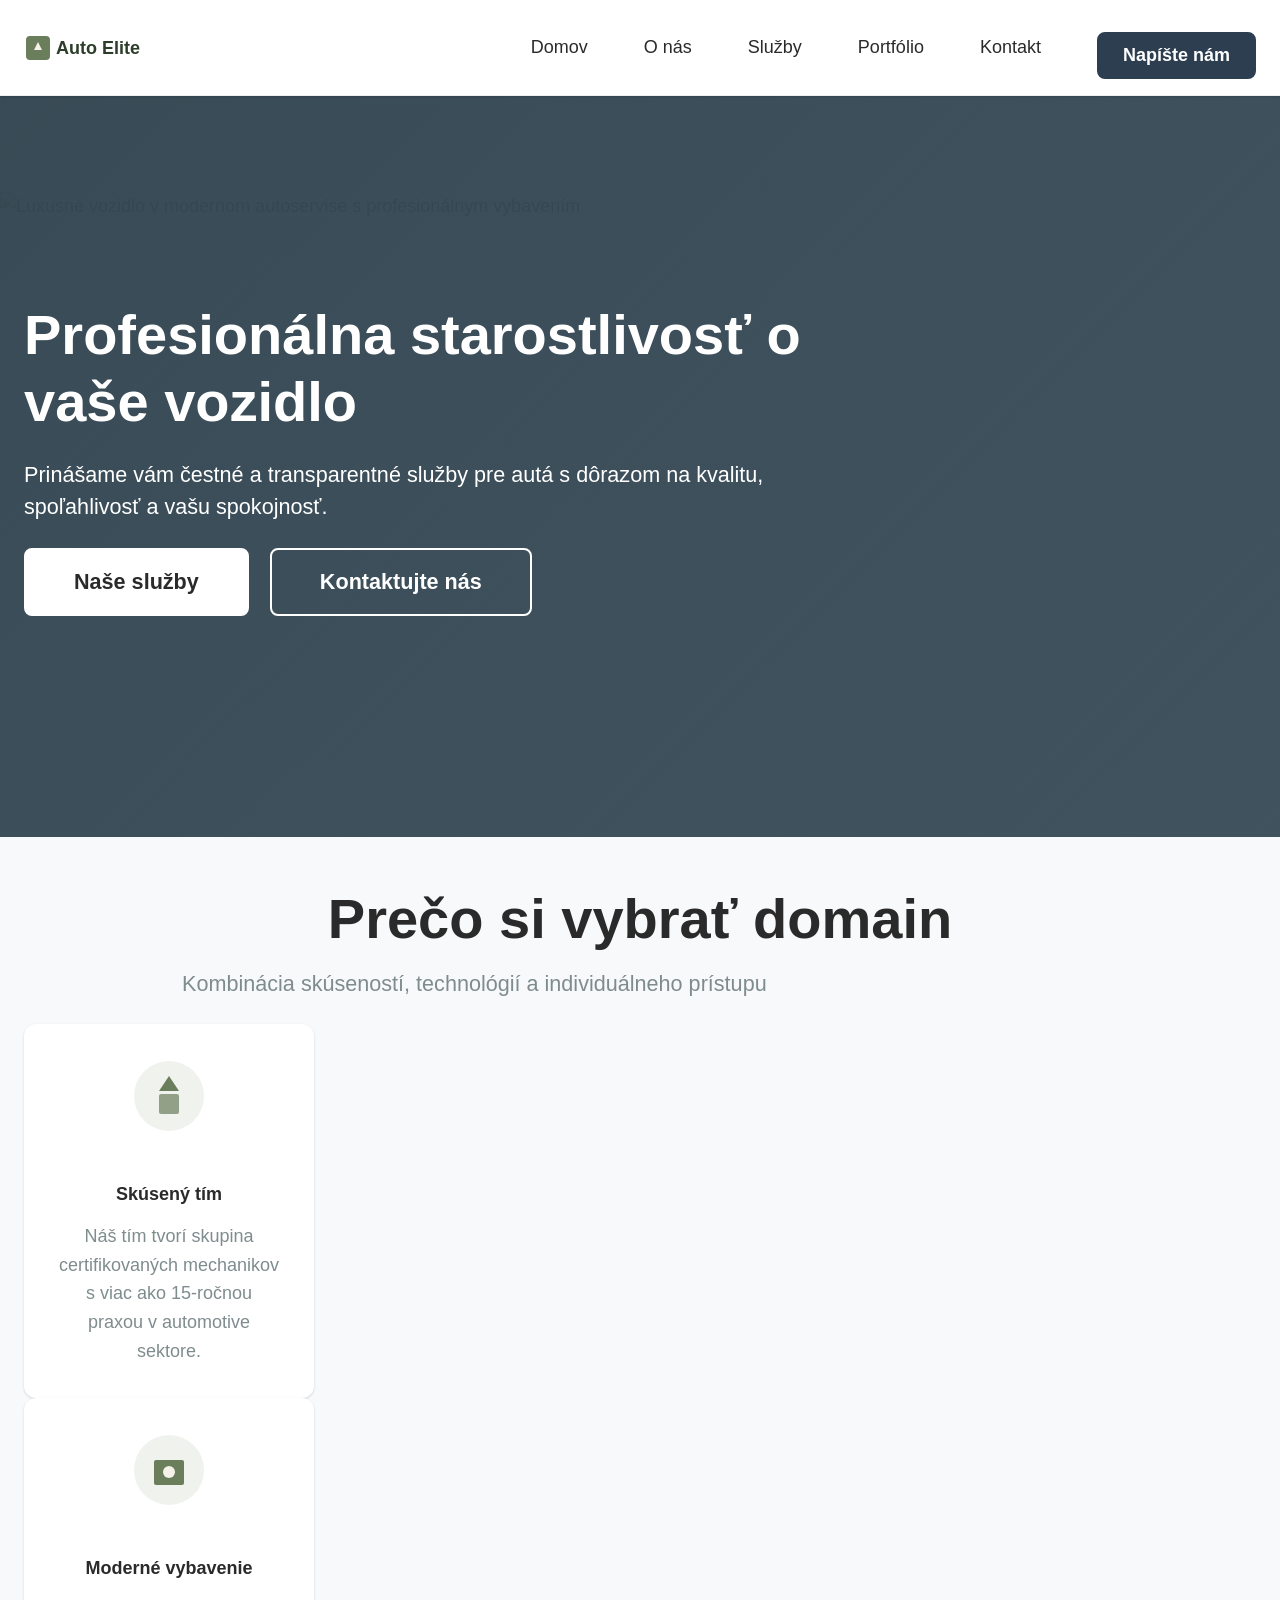
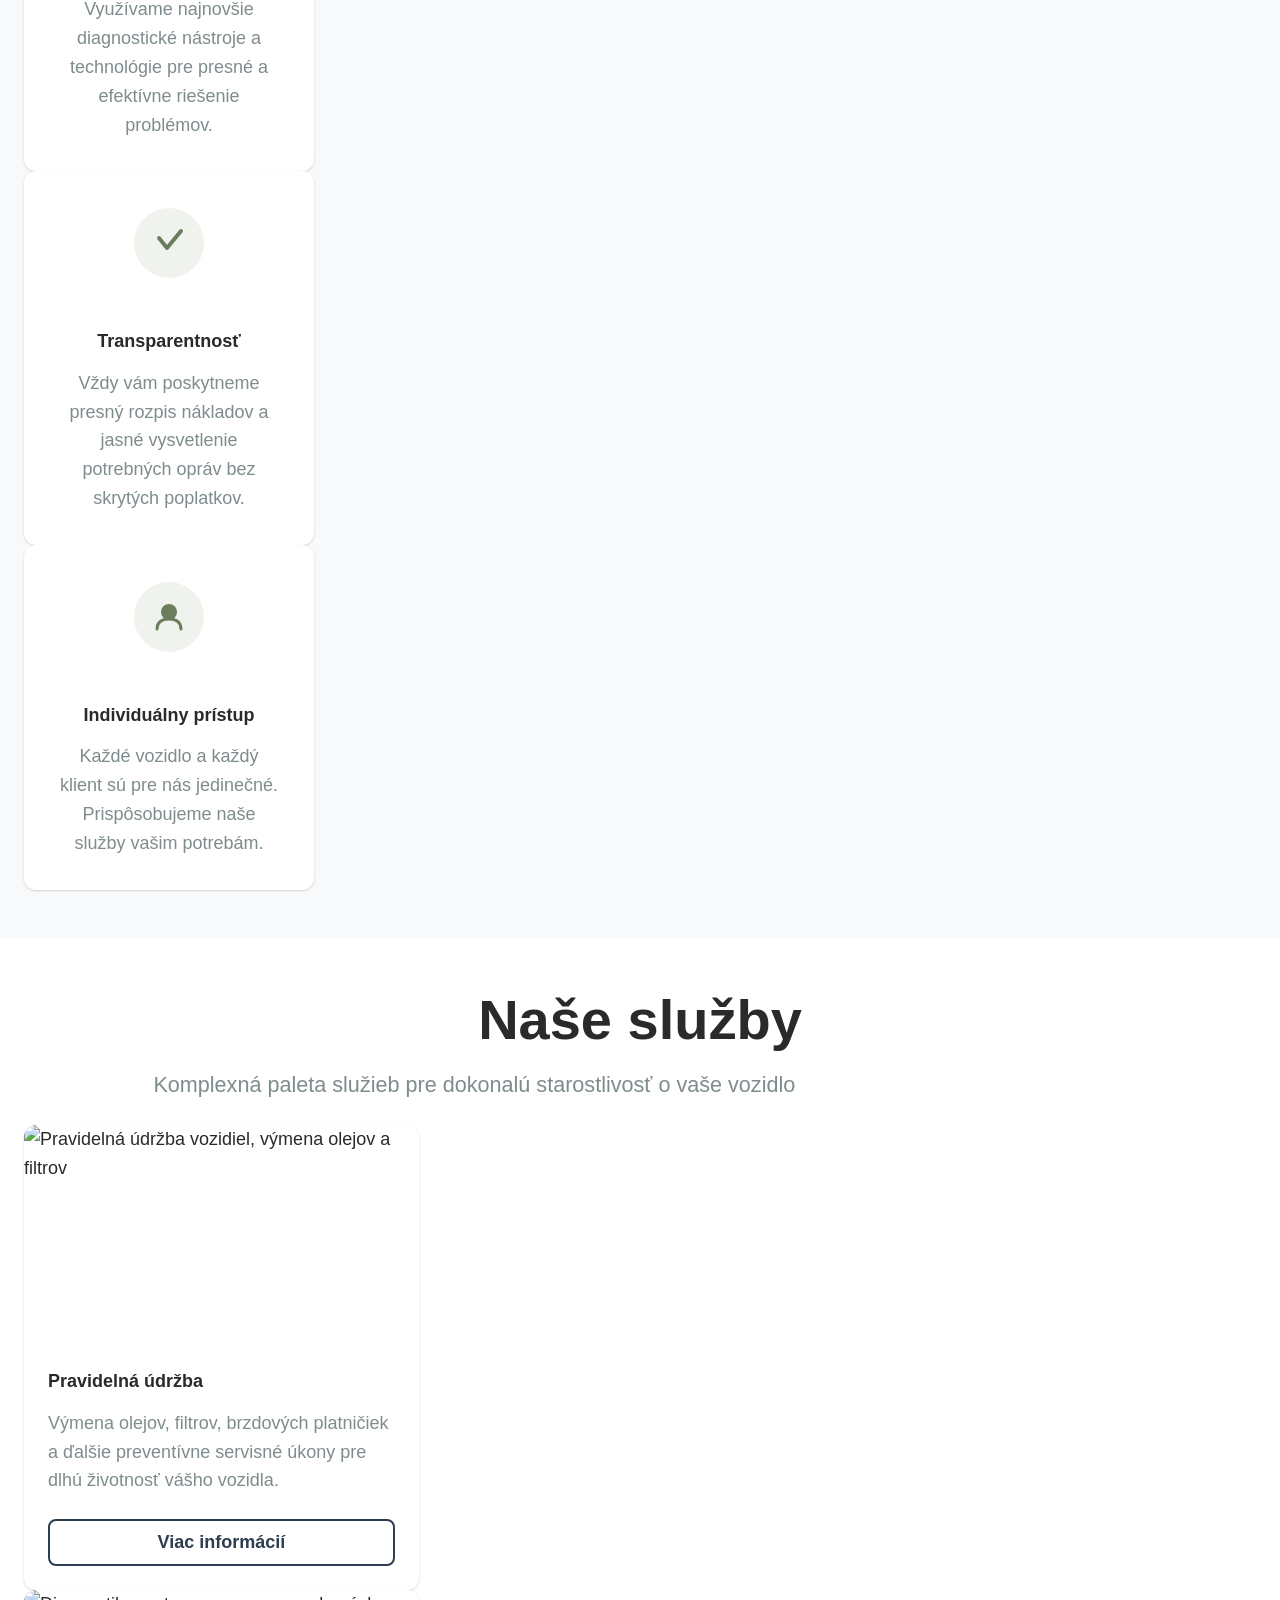
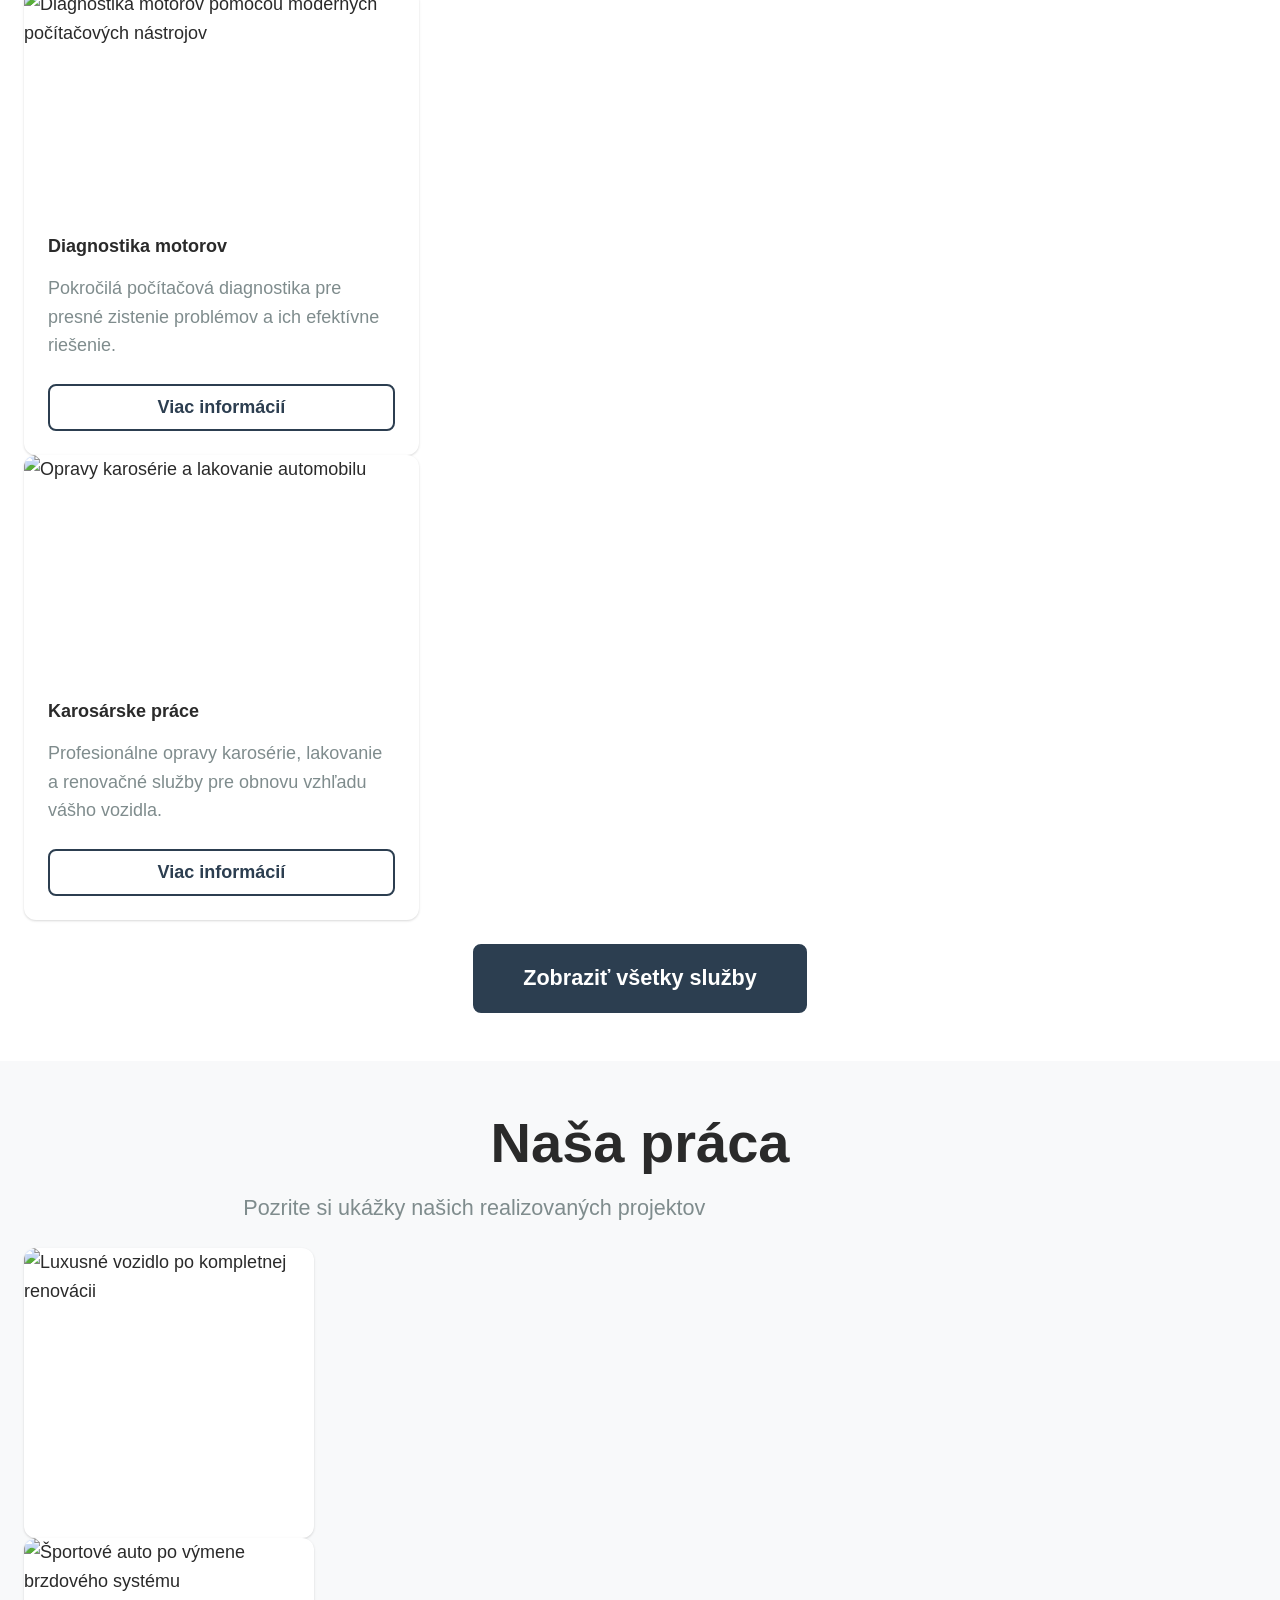
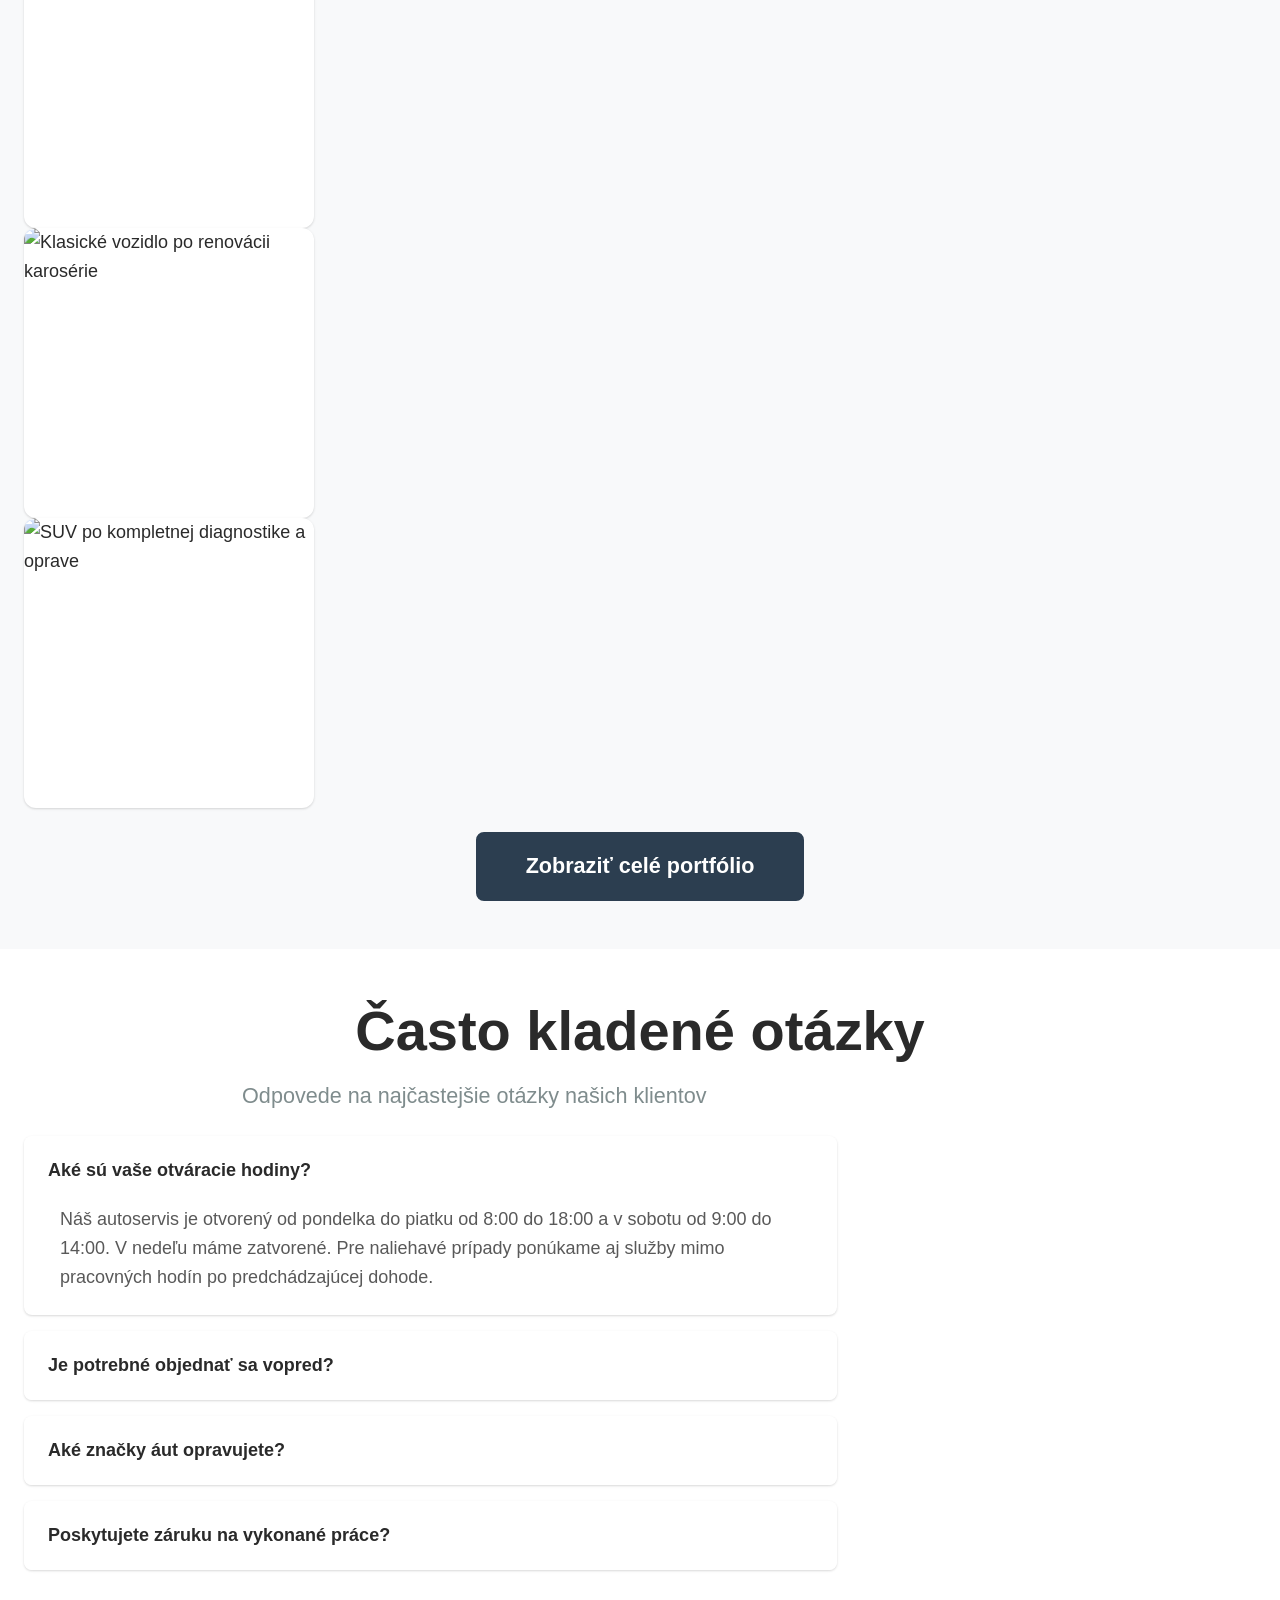
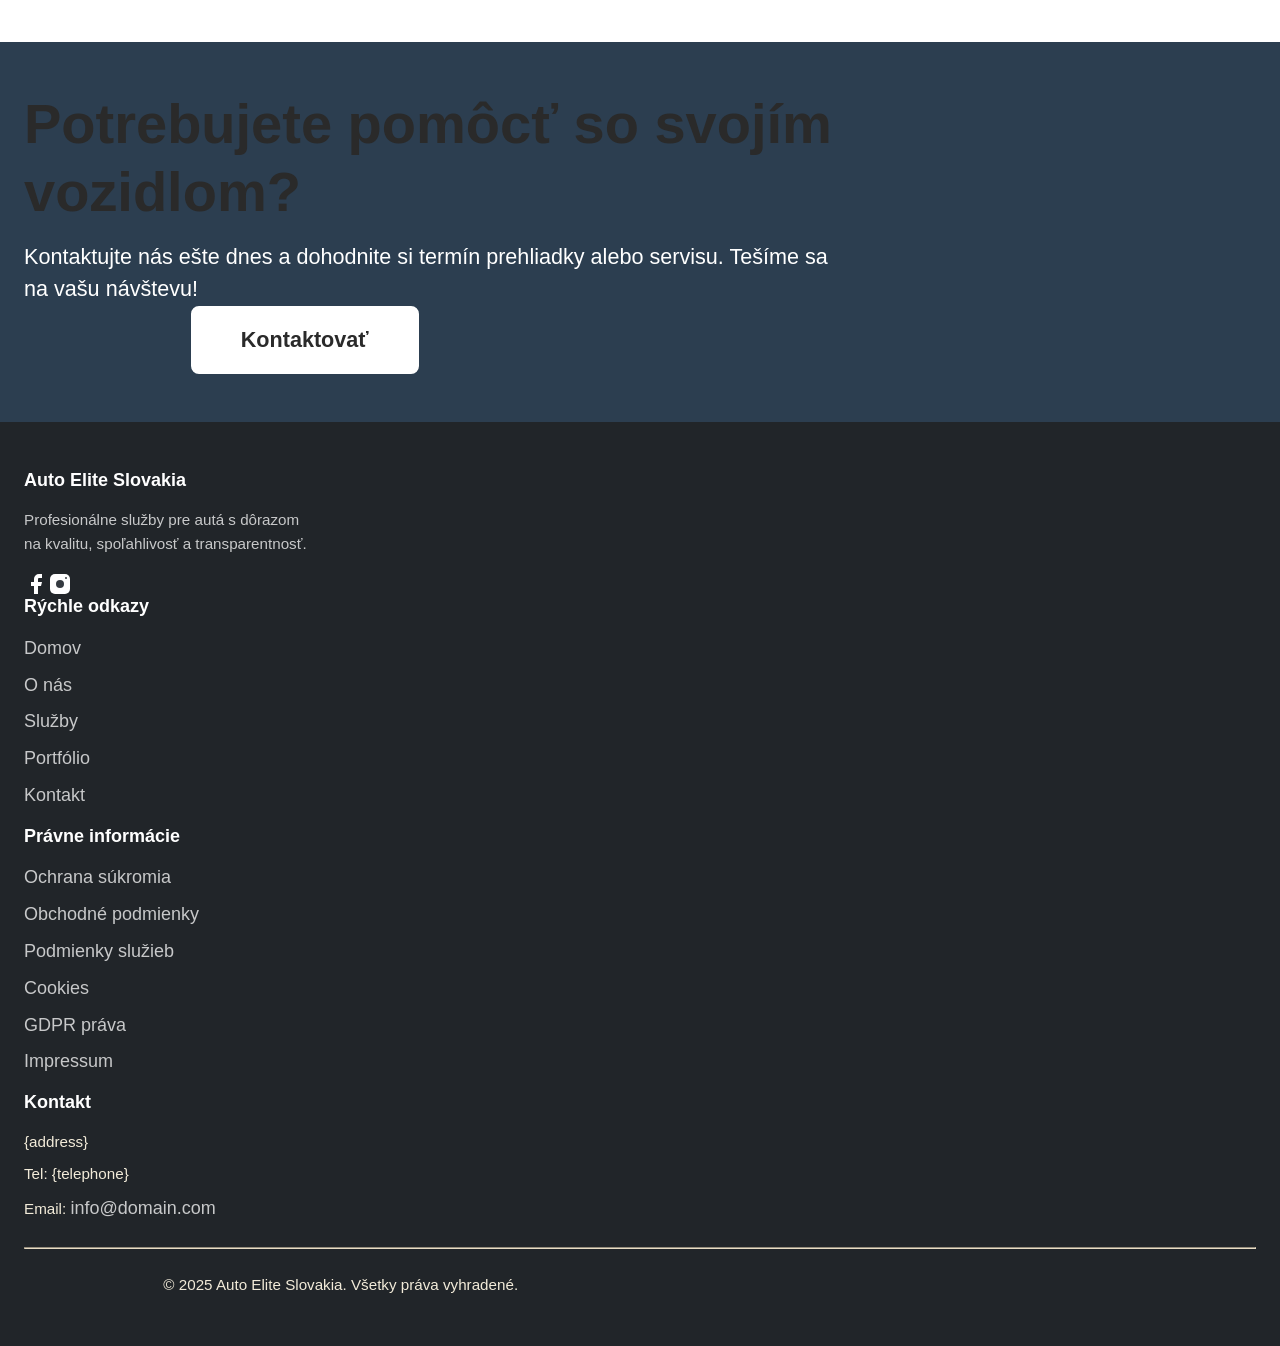
==== index.html @ b2cb9a44 "Initial commit: Batch msgbatch_01Snjty8EYxUBaAKV4utPCvQ results" ====
<!doctype html>
<html lang="sk">
 <head>
  <meta charset="UTF-8">
  <meta name="viewport" content="width=device-width, initial-scale=1.0">
  <meta name="description" content="Profesionálne služby pre autá na Slovensku. Špecializujeme sa na komplexnú starostlivosť o vozidlá s dôrazom na kvalitu a spolehlivosť.">
  <meta name="keywords" content="auto servis, servis vozidiel, autoopravovňa, údržba áut, Slovensko">
  <meta name="author" content="domain">
  <meta property="og:title" content="domain - Profesionálne služby pre autá">
  <meta property="og:description" content="Komplexná starostlivosť o vaše vozidlo. Dôverujte skúseným profesionálom.">
  <meta property="og:type" content="website">
  <meta property="og:url" content="https://domain.com/">
  <meta property="og:image" content="https://images.unsplash.com/photo-1486262715619-67b85e0b08d3?w=1200&amp;h=630&amp;fit=crop">
  <link rel="canonical" href="https://domain.com/">
  <title>domain - Profesionálne služby pre autá</title>
  <link rel="stylesheet" href="style.css">
  <link rel="icon" type="image/png" href="/favicon.png">
  <link rel="apple-touch-icon" href="/apple-touch-icon.png">
 </head>
 <body>
  <header class="l-header navbar navbar-expand-md sticky-top bg-white border-bottom">
   <div class="container-fluid">
    <a class="navbar-brand c-logo" href="/" aria-label="Auto Elite Slovakia"> 
     <svg width="150" height="40" viewBox="0 0 150 40" fill="none" xmlns="http://www.w3.org/2000/svg" aria-hidden="true">
      <rect x="2" y="8" width="24" height="24" rx="4" fill="#6B7E5C" /> <path d="M14 14L18 22L10 22L14 14Z" fill="#F5F1E8" /> <text x="32" y="26" font-family="sans-serif" font-size="18" font-weight="700" fill="#2C3E2A">Auto Elite</text>
     </svg> 
    </a>
    <button class="c-nav__toggle navbar-toggler" type="button" aria-controls="nav-menu" aria-expanded="false" aria-label="Otvoriť navigáciu"><span class="navbar-toggler-icon"></span></button>
    <div class="collapse navbar-collapse" id="nav-menu">
     <nav class="c-nav navbar-nav ms-auto" aria-label="Hlavná navigácia">
      <a class="c-nav__item nav-link" href="/" aria-current="page">Domov</a> <a class="c-nav__item nav-link" href="about.html">O nás</a> <a class="c-nav__item nav-link" href="services.html">Služby</a> <a class="c-nav__item nav-link" href="portfolio.html">Portfólio</a> <a class="c-nav__item nav-link" href="contact.html">Kontakt</a>
     </nav>
     <a href="contact.html" class="c-button btn btn-primary ms-md-3 mt-3 mt-md-0">Napíšte nám</a>
    </div>
   </div>
  </header>
  <main>
   <section class="l-section c-hero position-relative" style="scroll-margin-top: var(--header-h);">
    <div class="ratio ratio-21x9 d-none d-md-block">
     <img src="https://images.unsplash.com/photo-1619642751034-765dfdf7c58e?w=1920&amp;h=820&amp;fit=crop&amp;q=80" alt="Luxusné vozidlo v modernom autoservise s profesionálnym vybavením" class="img-fluid w-100 h-100" style="object-fit: cover;" loading="eager" width="1920" height="820">
    </div>
    <div class="ratio ratio-4x3 d-md-none">
     <img src="https://images.unsplash.com/photo-1619642751034-765dfdf7c58e?w=768&amp;h=576&amp;fit=crop&amp;q=80" alt="Luxusné vozidlo v modernom autoservise s profesionálnym vybavením" class="img-fluid w-100 h-100" style="object-fit: cover;" loading="eager" width="768" height="576">
    </div>
    <div class="position-absolute top-0 start-0 w-100 h-100 d-flex align-items-center" style="background: linear-gradient(135deg, rgba(107,126,92,0.85) 0%, rgba(44,62,42,0.75) 100%);">
     <div class="container">
      <div class="row">
       <div class="col-12 col-lg-8" data-aos="fade-up">
        <h1 class="display-3 fw-bold text-white mb-4">Profesionálna starostlivosť o vaše vozidlo</h1>
        <p class="lead text-white mb-4">Prinášame vám čestné a transparentné služby pre autá s dôrazom na kvalitu, spoľahlivosť a vašu spokojnosť.</p>
        <a href="services.html" class="c-button btn btn-light btn-lg me-3 mb-3">Naše služby</a> <a href="contact.html" class="c-button btn btn-outline-light btn-lg mb-3">Kontaktujte nás</a>
       </div>
      </div>
     </div>
    </div>
   </section>
   <section class="l-section py-4 py-md-5 bg-light" id="features" style="scroll-margin-top: var(--header-h);">
    <div class="container">
     <div class="row mb-4" data-aos="fade-up">
      <div class="col-12 text-center">
       <h2 class="display-5 fw-bold mb-3">Prečo si vybrať domain</h2>
       <p class="lead text-muted">Kombinácia skúseností, technológií a individuálneho prístupu</p>
      </div>
     </div>
     <div class="row g-4">
      <div class="col-12 col-md-6 col-lg-3" data-aos="fade-up" data-aos-delay="100">
       <div class="card h-100 border-0 shadow-sm">
        <div class="card-body d-flex flex-column text-center p-4">
         <div class="ratio ratio-1x1 mb-3 mx-auto" style="width: 80px;">
          <svg viewBox="0 0 80 80" fill="none" xmlns="http://www.w3.org/2000/svg" aria-hidden="true">
           <circle cx="40" cy="40" r="35" fill="#6B7E5C" opacity="0.1" /> <path d="M40 20L50 35H30L40 20Z" fill="#6B7E5C" /> <rect x="30" y="38" width="20" height="20" rx="2" fill="#6B7E5C" opacity="0.7" />
          </svg>
         </div>
         <h3 class="h5 fw-bold mb-3">Skúsený tím</h3>
         <p class="text-muted mb-0">Náš tím tvorí skupina certifikovaných mechanikov s viac ako 15-ročnou praxou v automotive sektore.</p>
        </div>
       </div>
      </div>
      <div class="col-12 col-md-6 col-lg-3" data-aos="fade-up" data-aos-delay="200">
       <div class="card h-100 border-0 shadow-sm">
        <div class="card-body d-flex flex-column text-center p-4">
         <div class="ratio ratio-1x1 mb-3 mx-auto" style="width: 80px;">
          <svg viewBox="0 0 80 80" fill="none" xmlns="http://www.w3.org/2000/svg" aria-hidden="true">
           <circle cx="40" cy="40" r="35" fill="#6B7E5C" opacity="0.1" /> <rect x="25" y="30" width="30" height="25" rx="2" fill="#6B7E5C" /> <circle cx="40" cy="42" r="6" fill="#F5F1E8" />
          </svg>
         </div>
         <h3 class="h5 fw-bold mb-3">Moderné vybavenie</h3>
         <p class="text-muted mb-0">Využívame najnovšie diagnostické nástroje a technológie pre presné a efektívne riešenie problémov.</p>
        </div>
       </div>
      </div>
      <div class="col-12 col-md-6 col-lg-3" data-aos="fade-up" data-aos-delay="300">
       <div class="card h-100 border-0 shadow-sm">
        <div class="card-body d-flex flex-column text-center p-4">
         <div class="ratio ratio-1x1 mb-3 mx-auto" style="width: 80px;">
          <svg viewBox="0 0 80 80" fill="none" xmlns="http://www.w3.org/2000/svg" aria-hidden="true">
           <circle cx="40" cy="40" r="35" fill="#6B7E5C" opacity="0.1" /> <path d="M30 35L38 45L52 28" stroke="#6B7E5C" stroke-width="4" stroke-linecap="round" stroke-linejoin="round" />
          </svg>
         </div>
         <h3 class="h5 fw-bold mb-3">Transparentnosť</h3>
         <p class="text-muted mb-0">Vždy vám poskytneme presný rozpis nákladov a jasné vysvetlenie potrebných opráv bez skrytých poplatkov.</p>
        </div>
       </div>
      </div>
      <div class="col-12 col-md-6 col-lg-3" data-aos="fade-up" data-aos-delay="400">
       <div class="card h-100 border-0 shadow-sm">
        <div class="card-body d-flex flex-column text-center p-4">
         <div class="ratio ratio-1x1 mb-3 mx-auto" style="width: 80px;">
          <svg viewBox="0 0 80 80" fill="none" xmlns="http://www.w3.org/2000/svg" aria-hidden="true">
           <circle cx="40" cy="40" r="35" fill="#6B7E5C" opacity="0.1" /> <circle cx="40" cy="35" r="8" fill="#6B7E5C" /> <path d="M28 52C28 46 32 42 40 42C48 42 52 46 52 52" stroke="#6B7E5C" stroke-width="3" stroke-linecap="round" />
          </svg>
         </div>
         <h3 class="h5 fw-bold mb-3">Individuálny prístup</h3>
         <p class="text-muted mb-0">Každé vozidlo a každý klient sú pre nás jedinečné. Prispôsobujeme naše služby vašim potrebám.</p>
        </div>
       </div>
      </div>
     </div>
    </div>
   </section>
   <section class="l-section py-4 py-md-5" id="services-preview" style="scroll-margin-top: var(--header-h);">
    <div class="container">
     <div class="row mb-4" data-aos="fade-up">
      <div class="col-12 text-center">
       <h2 class="display-5 fw-bold mb-3">Naše služby</h2>
       <p class="lead text-muted">Komplexná paleta služieb pre dokonalú starostlivosť o vaše vozidlo</p>
      </div>
     </div>
     <div class="row g-4">
      <div class="col-12 col-md-6 col-lg-4" data-aos="fade-up" data-aos-delay="100">
       <div class="card h-100 border-0 shadow-sm">
        <div class="ratio ratio-16x9">
         <img src="https://images.unsplash.com/photo-1625047509168-a7026f36de04?w=600&amp;h=400&amp;fit=crop&amp;q=80" alt="Pravidelná údržba vozidiel, výmena olejov a filtrov" class="img-fluid" style="object-fit: cover;" loading="lazy" width="600" height="400">
        </div>
        <div class="card-body d-flex flex-column">
         <h3 class="h5 fw-bold mb-3">Pravidelná údržba</h3>
         <p class="text-muted mb-4">Výmena olejov, filtrov, brzdových platničiek a ďalšie preventívne servisné úkony pre dlhú životnosť vášho vozidla.</p>
         <a href="services.html#maintenance" class="c-button btn btn-outline-primary mt-auto">Viac informácií</a>
        </div>
       </div>
      </div>
      <div class="col-12 col-md-6 col-lg-4" data-aos="fade-up" data-aos-delay="200">
       <div class="card h-100 border-0 shadow-sm">
        <div class="ratio ratio-16x9">
         <img src="https://images.unsplash.com/photo-1632823469784-e3b297a680e3?w=600&amp;h=400&amp;fit=crop&amp;q=80" alt="Diagnostika motorov pomocou moderných počítačových nástrojov" class="img-fluid" style="object-fit: cover;" loading="lazy" width="600" height="400">
        </div>
        <div class="card-body d-flex flex-column">
         <h3 class="h5 fw-bold mb-3">Diagnostika motorov</h3>
         <p class="text-muted mb-4">Pokročilá počítačová diagnostika pre presné zistenie problémov a ich efektívne riešenie.</p>
         <a href="services.html#diagnostics" class="c-button btn btn-outline-primary mt-auto">Viac informácií</a>
        </div>
       </div>
      </div>
      <div class="col-12 col-md-6 col-lg-4" data-aos="fade-up" data-aos-delay="300">
       <div class="card h-100 border-0 shadow-sm">
        <div class="ratio ratio-16x9">
         <img src="https://images.unsplash.com/photo-1615906655593-ad0386982a0f?w=600&amp;h=400&amp;fit=crop&amp;q=80" alt="Opravy karosérie a lakovanie automobilu" class="img-fluid" style="object-fit: cover;" loading="lazy" width="600" height="400">
        </div>
        <div class="card-body d-flex flex-column">
         <h3 class="h5 fw-bold mb-3">Karosárske práce</h3>
         <p class="text-muted mb-4">Profesionálne opravy karosérie, lakovanie a renovačné služby pre obnovu vzhľadu vášho vozidla.</p>
         <a href="services.html#bodywork" class="c-button btn btn-outline-primary mt-auto">Viac informácií</a>
        </div>
       </div>
      </div>
     </div>
     <div class="row mt-4" data-aos="fade-up">
      <div class="col-12 text-center">
       <a href="services.html" class="c-button btn btn-primary btn-lg">Zobraziť všetky služby</a>
      </div>
     </div>
    </div>
   </section>
   <section class="l-section py-4 py-md-5 bg-light" id="portfolio-preview" style="scroll-margin-top: var(--header-h);">
    <div class="container">
     <div class="row mb-4" data-aos="fade-up">
      <div class="col-12 text-center">
       <h2 class="display-5 fw-bold mb-3">Naša práca</h2>
       <p class="lead text-muted">Pozrite si ukážky našich realizovaných projektov</p>
      </div>
     </div>
     <div class="row g-4">
      <div class="col-12 col-md-6 col-lg-3" data-aos="zoom-in" data-aos-delay="100">
       <div class="card border-0 shadow-sm h-100">
        <div class="ratio ratio-1x1">
         <img src="https://images.unsplash.com/photo-1503376780353-7e6692767b70?w=400&amp;h=400&amp;fit=crop&amp;q=80" alt="Luxusné vozidlo po kompletnej renovácii" class="img-fluid" style="object-fit: cover; border-radius: 0.375rem 0.375rem 0 0;" loading="lazy" width="400" height="400">
        </div>
       </div>
      </div>
      <div class="col-12 col-md-6 col-lg-3" data-aos="zoom-in" data-aos-delay="200">
       <div class="card border-0 shadow-sm h-100">
        <div class="ratio ratio-1x1">
         <img src="https://images.unsplash.com/photo-1552519507-da3b142c6e3d?w=400&amp;h=400&amp;fit=crop&amp;q=80" alt="Športové auto po výmene brzdového systému" class="img-fluid" style="object-fit: cover; border-radius: 0.375rem 0.375rem 0 0;" loading="lazy" width="400" height="400">
        </div>
       </div>
      </div>
      <div class="col-12 col-md-6 col-lg-3" data-aos="zoom-in" data-aos-delay="300">
       <div class="card border-0 shadow-sm h-100">
        <div class="ratio ratio-1x1">
         <img src="https://images.unsplash.com/photo-1544829099-b9a0c07fad1a?w=400&amp;h=400&amp;fit=crop&amp;q=80" alt="Klasické vozidlo po renovácii karosérie" class="img-fluid" style="object-fit: cover; border-radius: 0.375rem 0.375rem 0 0;" loading="lazy" width="400" height="400">
        </div>
       </div>
      </div>
      <div class="col-12 col-md-6 col-lg-3" data-aos="zoom-in" data-aos-delay="400">
       <div class="card border-0 shadow-sm h-100">
        <div class="ratio ratio-1x1">
         <img src="https://images.unsplash.com/photo-1605559424843-9e4c228bf1c2?w=400&amp;h=400&amp;fit=crop&amp;q=80" alt="SUV po kompletnej diagnostike a oprave" class="img-fluid" style="object-fit: cover; border-radius: 0.375rem 0.375rem 0 0;" loading="lazy" width="400" height="400">
        </div>
       </div>
      </div>
     </div>
     <div class="row mt-4" data-aos="fade-up">
      <div class="col-12 text-center">
       <a href="portfolio.html" class="c-button btn btn-primary btn-lg">Zobraziť celé portfólio</a>
      </div>
     </div>
    </div>
   </section>
   <section class="l-section py-4 py-md-5" id="faq-preview" style="scroll-margin-top: var(--header-h);">
    <div class="container">
     <div class="row mb-4" data-aos="fade-up">
      <div class="col-12 text-center">
       <h2 class="display-5 fw-bold mb-3">Často kladené otázky</h2>
       <p class="lead text-muted">Odpovede na najčastejšie otázky našich klientov</p>
      </div>
     </div>
     <div class="row justify-content-center">
      <div class="col-12 col-lg-8" data-aos="fade-up">
       <div class="accordion" id="faqAccordion">
        <div class="accordion-item border-0 shadow-sm mb-3">
         <h3 class="accordion-header" id="faq1">
          <button class="accordion-button" type="button" data-bs-toggle="collapse" data-bs-target="#collapse1" aria-expanded="true" aria-controls="collapse1">Aké sú vaše otváracie hodiny?</button>
         </h3>
         <div id="collapse1" class="accordion-collapse collapse show" aria-labelledby="faq1" data-bs-parent="#faqAccordion">
          <div class="accordion-body">
           <p class="mb-0">Náš autoservis je otvorený od pondelka do piatku od 8:00 do 18:00 a v sobotu od 9:00 do 14:00. V nedeľu máme zatvorené. Pre naliehavé prípady ponúkame aj služby mimo pracovných hodín po predchádzajúcej dohode.</p>
          </div>
         </div>
        </div>
        <div class="accordion-item border-0 shadow-sm mb-3">
         <h3 class="accordion-header" id="faq2">
          <button class="accordion-button collapsed" type="button" data-bs-toggle="collapse" data-bs-target="#collapse2" aria-expanded="false" aria-controls="collapse2">Je potrebné objednať sa vopred?</button>
         </h3>
         <div id="collapse2" class="accordion-collapse collapse" aria-labelledby="faq2" data-bs-parent="#faqAccordion">
          <div class="accordion-body">
           <p class="mb-0">Áno, odporúčame vopred si dohodnúť termín, aby sme mohli zabezpečiť dostupnosť mechanikov a potrebného vybavenia. Objednať sa môžete telefonicky, e-mailom alebo cez náš kontaktný formulár na webovej stránke.</p>
          </div>
         </div>
        </div>
        <div class="accordion-item border-0 shadow-sm mb-3">
         <h3 class="accordion-header" id="faq3">
          <button class="accordion-button collapsed" type="button" data-bs-toggle="collapse" data-bs-target="#collapse3" aria-expanded="false" aria-controls="collapse3">Aké značky áut opravujete?</button>
         </h3>
         <div id="collapse3" class="accordion-collapse collapse" aria-labelledby="faq3" data-bs-parent="#faqAccordion">
          <div class="accordion-body">
           <p class="mb-0">Naši mechanici majú skúsenosti so všetkými európskymi, ázijskými aj americkými značkami vozidiel. Pracujeme s osobnými automobilmi, SUV aj menšími úžitkovými vozidlami. Disponujeme aj špeciálnymi diagnostickými nástrojmi pre prémiové značky.</p>
          </div>
         </div>
        </div>
        <div class="accordion-item border-0 shadow-sm mb-3">
         <h3 class="accordion-header" id="faq4">
          <button class="accordion-button collapsed" type="button" data-bs-toggle="collapse" data-bs-target="#collapse4" aria-expanded="false" aria-controls="collapse4">Poskytujete záruku na vykonané práce?</button>
         </h3>
         <div id="collapse4" class="accordion-collapse collapse" aria-labelledby="faq4" data-bs-parent="#faqAccordion">
          <div class="accordion-body">
           <p class="mb-0">Áno, na všetky naše služby poskytujeme záruku 12 mesiacov alebo 20 000 km, podľa toho, čo nastane skôr. Na použité originálne náhradné diely sa vzťahuje záruka výrobcu.</p>
          </div>
         </div>
        </div>
       </div>
      </div>
     </div>
    </div>
   </section>
   <section class="l-section py-4 py-md-5 bg-primary text-white" id="cta" style="scroll-margin-top: var(--header-h);">
    <div class="container">
     <div class="row align-items-center" data-aos="fade-up">
      <div class="col-12 col-lg-8 text-center text-lg-start mb-4 mb-lg-0">
       <h2 class="display-5 fw-bold mb-3">Potrebujete pomôcť so svojím vozidlom?</h2>
       <p class="lead mb-0">Kontaktujte nás ešte dnes a dohodnite si termín prehliadky alebo servisu. Tešíme sa na vašu návštevu!</p>
      </div>
      <div class="col-12 col-lg-4 text-center text-lg-end">
       <a href="contact.html" class="c-button btn btn-light btn-lg">Kontaktovať</a>
      </div>
     </div>
    </div>
   </section>
  </main>
  <footer class="l-footer bg-dark text-white py-4 py-md-5">
   <div class="container">
    <div class="row g-4">
     <div class="col-12 col-md-6 col-lg-3">
      <h3 class="h5 fw-bold mb-3">Auto Elite Slovakia</h3>
      <p class="text-white-50 mb-3">Profesionálne služby pre autá s dôrazom na kvalitu, spoľahlivosť a transparentnosť.</p>
      <div class="d-flex gap-3">
       <a href="#" class="text-white" aria-label="Facebook"> 
        <svg width="24" height="24" viewBox="0 0 24 24" fill="currentColor" aria-hidden="true">
         <path d="M18 2h-3a5 5 0 00-5 5v3H7v4h3v8h4v-8h3l1-4h-4V7a1 1 0 011-1h3z" />
        </svg> 
       </a> <a href="#" class="text-white" aria-label="Instagram"> 
        <svg width="24" height="24" viewBox="0 0 24 24" fill="currentColor" aria-hidden="true">
         <rect x="2" y="2" width="20" height="20" rx="5" ry="5" /> <circle cx="12" cy="12" r="4" fill="#343A40" /> <circle cx="18" cy="6" r="1" fill="#343A40" />
        </svg> 
       </a>
      </div>
     </div>
     <div class="col-12 col-md-6 col-lg-3">
      <h3 class="h5 fw-bold mb-3">Rýchle odkazy</h3>
      <ul class="list-unstyled">
       <li class="mb-2"><a href="/" class="text-white-50 text-decoration-none">Domov</a></li>
       <li class="mb-2"><a href="about.html" class="text-white-50 text-decoration-none">O nás</a></li>
       <li class="mb-2"><a href="services.html" class="text-white-50 text-decoration-none">Služby</a></li>
       <li class="mb-2"><a href="portfolio.html" class="text-white-50 text-decoration-none">Portfólio</a></li>
       <li class="mb-2"><a href="contact.html" class="text-white-50 text-decoration-none">Kontakt</a></li>
      </ul>
     </div>
     <div class="col-12 col-md-6 col-lg-3">
      <h3 class="h5 fw-bold mb-3">Právne informácie</h3>
      <ul class="list-unstyled">
       <li class="mb-2"><a href="privacy.html" class="text-white-50 text-decoration-none">Ochrana súkromia</a></li>
       <li class="mb-2"><a href="terms_and_conditions.html" class="text-white-50 text-decoration-none">Obchodné podmienky</a></li>
       <li class="mb-2"><a href="terms_of_services.html" class="text-white-50 text-decoration-none">Podmienky služieb</a></li>
       <li class="mb-2"><a href="cookie_policy.html" class="text-white-50 text-decoration-none">Cookies</a></li>
       <li class="mb-2"><a href="gdpr-rights.html" class="text-white-50 text-decoration-none">GDPR práva</a></li>
       <li class="mb-2"><a href="impressum.html" class="text-white-50 text-decoration-none">Impressum</a></li>
      </ul>
     </div>
     <div class="col-12 col-md-6 col-lg-3">
      <h3 class="h5 fw-bold mb-3">Kontakt</h3>
      <address class="text-white-50">
       <p class="mb-2">{address}</p>
       <p class="mb-2">Tel: {telephone}</p>
       <p class="mb-0">Email: <a href="mailto:info@domain.com" class="text-white-50">info@domain.com</a></p>
      </address>
     </div>
    </div>
    <hr class="my-4 border-secondary">
    <div class="row">
     <div class="col-12 text-center text-white-50">
      <p class="mb-0">© 2025 Auto Elite Slovakia. Všetky práva vyhradené.</p>
     </div>
    </div>
   </div>
  </footer>
  <script src="script.js" defer></script>
 </body>
</html>
---- style.css ----
:root {
  --color-primary: #2C3E50;
  --color-primary-dark: #1A252F;
  --color-primary-light: #34495E;
  --color-secondary: #E8DCC4;
  --color-secondary-dark: #D4C2A1;
  --color-secondary-light: #F2EBD9;
  --color-accent: #3498DB;
  --color-accent-dark: #2980B9;
  --color-text: #2A2A2A;
  --color-text-light: #595959;
  --color-text-muted: #7F8C8D;
  --color-bg: #FFFFFF;
  --color-white: #FFFFFF;
  --color-border: #BDC3C7;
  --color-border-light: #ECF0F1;
  --color-error: #E74C3C;
  --color-success: #27AE60;
  --color-focus: #3498DB;
  --color-light: #F8F9FA;
  --color-dark: #212529;
  --font-base: 'Inter', -apple-system, BlinkMacSystemFont, 'Segoe UI', Roboto, 'Helvetica Neue', Arial, sans-serif;
  --font-serif: 'Merriweather', Georgia, serif;
  --font-weight-normal: 400;
  --font-weight-medium: 500;
  --font-weight-semibold: 600;
  --font-weight-bold: 700;
  --font-size-base: clamp(1rem, 0.95rem + 0.25vw, 1.125rem);
  --font-size-sm: clamp(0.875rem, 0.85rem + 0.125vw, 1rem);
  --font-size-xs: 0.8125rem;
  --font-size-lg: clamp(1.125rem, 1.05rem + 0.375vw, 1.375rem);
  --font-size-xl: clamp(1.25rem, 1.1rem + 0.75vw, 1.75rem);
  --font-size-2xl: clamp(1.5rem, 1.25rem + 1.25vw, 2.25rem);
  --font-size-3xl: clamp(2rem, 1.5rem + 2.5vw, 3.5rem);
  --space-xs: 0.25rem;
  --space-sm: 0.5rem;
  --space-md: 1rem;
  --space-lg: 1.5rem;
  --space-xl: 2rem;
  --space-2xl: 3rem;
  --space-3xl: 4rem;
  --space-4xl: 6rem;
  --logo-w: 150px;
  --logo-h: 40px;
  --header-h: 80px;
  --container-max: 1280px;
  --container-pad: 1.5rem;
  --z-nav: 1000;
  --z-overlay: 999;
  --z-dropdown: 998;
  --transition-fast: 150ms;
  --transition-base: 250ms;
  --transition-slow: 350ms;
  --shadow-sm: 0 1px 3px 0 rgba(0, 0, 0, 0.1), 0 1px 2px 0 rgba(0, 0, 0, 0.06);
  --shadow-md: 0 4px 6px -1px rgba(0, 0, 0, 0.1), 0 2px 4px -1px rgba(0, 0, 0, 0.06);
  --shadow-lg: 0 10px 15px -3px rgba(0, 0, 0, 0.1), 0 4px 6px -2px rgba(0, 0, 0, 0.05);
  --shadow-xl: 0 20px 25px -5px rgba(0, 0, 0, 0.1), 0 10px 10px -5px rgba(0, 0, 0, 0.04);
  --border-radius-sm: 0.25rem;
  --border-radius-md: 0.5rem;
  --border-radius-lg: 0.75rem;
  --border-radius-full: 9999px;
  --nav-h: var(--header-h);
}

*,
*::before,
*::after {
  box-sizing: border-box;
  margin: 0;
  padding: 0;
}

html {
  scroll-behavior: smooth;
  max-width: 100%;
  overflow-x: hidden;
}

@media (prefers-reduced-motion: reduce) {
  html {
    scroll-behavior: auto;
  }
  *,
  *::before,
  *::after {
    animation-duration: 0.01ms !important;
    animation-iteration-count: 1 !important;
    transition-duration: 0.01ms !important;
  }
}

body {
  font-family: var(--font-base);
  font-size: var(--font-size-base);
  font-weight: var(--font-weight-normal);
  line-height: 1.6;
  color: var(--color-text);
  background-color: var(--color-bg);
  max-width: 100%;
  overflow-x: hidden;
  -webkit-font-smoothing: antialiased;
  -moz-osx-font-smoothing: grayscale;
}

body.u-no-scroll {
  overflow: hidden;
}

img,
svg,
video {
  max-width: 100%;
  height: auto;
  display: block;
}

pre,
code,
table {
  max-width: 100%;
  overflow: auto;
}

.row {
  --bs-gutter-x: var(--space-lg);
  margin-left: calc(var(--bs-gutter-x) * -0.5);
  margin-right: calc(var(--bs-gutter-x) * -0.5);
}

.ratio {
  overflow: hidden;
  position: relative;
  width: 100%;
}

.ratio::before {
  display: block;
  padding-top: var(--bs-aspect-ratio);
  content: "";
}

.ratio > * {
  position: absolute;
  top: 0;
  left: 0;
  width: 100%;
  height: 100%;
  object-fit: cover;
}

.ratio-1x1 {
  --bs-aspect-ratio: 100%;
}

.ratio-4x3 {
  --bs-aspect-ratio: 75%;
}

.ratio-16x9 {
  --bs-aspect-ratio: 56.25%;
}

.ratio-21x9 {
  --bs-aspect-ratio: 42.857143%;
}

[class*="col"] {
  min-width: 0;
  padding-left: calc(var(--bs-gutter-x) * 0.5);
  padding-right: calc(var(--bs-gutter-x) * 0.5);
}

h1,
h2,
h3,
h4,
h5,
h6 {
  font-family: var(--font-base);
  font-weight: var(--font-weight-bold);
  line-height: 1.2;
  margin-top: var(--space-xl);
  margin-bottom: var(--space-md);
  color: var(--color-text);
}

h1:first-child,
h2:first-child,
h3:first-child,
h4:first-child,
h5:first-child,
h6:first-child {
  margin-top: 0;
}

h1,
.display-3,
.display-4,
.display-5 {
  font-size: var(--font-size-3xl);
  font-weight: var(--font-weight-bold);
}

h2,
.h2 {
  font-size: var(--font-size-2xl);
  font-weight: var(--font-weight-bold);
}

h3,
.h3 {
  font-size: var(--font-size-xl);
  font-weight: var(--font-weight-semibold);
}

h4,
.h4 {
  font-size: var(--font-size-lg);
  font-weight: var(--font-weight-semibold);
}

h5,
.h5 {
  font-size: var(--font-size-base);
  font-weight: var(--font-weight-semibold);
}

h6,
.h6 {
  font-size: var(--font-size-sm);
  font-weight: var(--font-weight-semibold);
}

p {
  margin-bottom: var(--space-md);
  max-width: 75ch;
}

p:last-child {
  margin-bottom: 0;
}

.lead {
  font-size: var(--font-size-lg);
  font-weight: var(--font-weight-normal);
  line-height: 1.5;
}

a {
  color: var(--color-primary);
  text-decoration: none;
  transition: color var(--transition-base) ease;
}

a:hover,
a:focus {
  color: var(--color-primary-dark);
  text-decoration: underline;
}

a:focus-visible {
  outline: 2px solid var(--color-focus);
  outline-offset: 2px;
  border-radius: var(--border-radius-sm);
}

ul,
ol {
  margin-bottom: var(--space-md);
  padding-left: var(--space-xl);
}

li {
  margin-bottom: var(--space-sm);
}

.list-unstyled {
  list-style: none;
  padding-left: 0;
}

address {
  font-style: normal;
  line-height: inherit;
}

.container,
.container-fluid,
.l-container {
  max-width: var(--container-max);
  margin-left: auto;
  margin-right: auto;
  padding-left: var(--container-pad);
  padding-right: var(--container-pad);
  width: 100%;
}

@media (max-width: 767px) {
  .container,
  .container-fluid,
  .l-container {
    padding-left: var(--space-md);
    padding-right: var(--space-md);
  }
}

.l-section,
.c-section {
  padding-top: var(--space-4xl);
  padding-bottom: var(--space-4xl);
  scroll-margin-top: var(--nav-h);
}

@media (max-width: 1023px) {
  .l-section,
  .c-section {
    padding-top: var(--space-3xl);
    padding-bottom: var(--space-3xl);
  }
}

@media (max-width: 767px) {
  .l-section,
  .c-section {
    padding-top: var(--space-2xl);
    padding-bottom: var(--space-2xl);
  }
}

.l-header,
header {
  position: sticky;
  top: 0;
  z-index: var(--z-nav);
  background-color: var(--color-white);
  border-bottom: 1px solid var(--color-border-light);
  box-shadow: var(--shadow-sm);
}

.sticky-top {
  position: sticky;
  top: 0;
  z-index: var(--z-nav);
}

.navbar {
  display: flex;
  align-items: center;
  justify-content: space-between;
  min-height: var(--header-h);
  padding: var(--space-md) 0;
}

.navbar-expand-md .container-fluid {
  display: flex;
  align-items: center;
  justify-content: space-between;
  width: 100%;
  max-width: var(--container-max);
  margin: 0 auto;
  padding-left: var(--container-pad);
  padding-right: var(--container-pad);
}

.c-logo,
.navbar-brand {
  display: flex;
  align-items: center;
  gap: var(--space-sm);
  font-size: var(--font-size-lg);
  font-weight: var(--font-weight-bold);
  color: var(--color-primary);
  text-decoration: none;
  transition: opacity var(--transition-base) ease;
  margin: 0;
  padding: 0;
}

.c-logo:hover,
.c-logo:focus,
.navbar-brand:hover,
.navbar-brand:focus {
  opacity: 0.85;
  text-decoration: none;
  color: var(--color-primary);
}

.c-logo:focus-visible,
.navbar-brand:focus-visible {
  outline: 2px solid var(--color-focus);
  outline-offset: 4px;
  border-radius: var(--border-radius-sm);
}

.c-logo__img {
  width: var(--logo-w);
  height: var(--logo-h);
  object-fit: contain;
}

.c-nav,
.navbar-nav {
  display: flex;
  align-items: center;
  gap: var(--space-lg);
  list-style: none;
  margin: 0;
  padding: 0;
}

.c-nav__item,
.nav-link {
  margin: 0;
}

.c-nav__link,
.nav-link {
  display: block;
  font-size: var(--font-size-base);
  font-weight: var(--font-weight-medium);
  color: var(--color-text);
  text-decoration: none;
  padding: var(--space-sm) var(--space-md);
  border-radius: var(--border-radius-sm);
  transition: color var(--transition-base) ease, background-color var(--transition-base) ease;
  position: relative;
}

.c-nav__link:hover,
.c-nav__link:focus,
.nav-link:hover,
.nav-link:focus {
  color: var(--color-primary);
  background-color: var(--color-border-light);
  text-decoration: none;
}

.c-nav__link:focus-visible,
.nav-link:focus-visible {
  outline: 2px solid var(--color-focus);
  outline-offset: 2px;
}

.c-nav__link[aria-current="page"],
.nav-link[aria-current="page"],
.c-nav__link.active,
.nav-link.active {
  color: var(--color-primary);
  font-weight: var(--font-weight-semibold);
}

.c-nav__link[aria-current="page"]::after,
.nav-link[aria-current="page"]::after,
.c-nav__link.active::after,
.nav-link.active::after {
  content: '';
  position: absolute;
  bottom: 0;
  left: var(--space-md);
  right: var(--space-md);
  height: 2px;
  background-color: var(--color-primary);
}

.c-nav__toggle,
.navbar-toggler {
  display: none;
  flex-direction: column;
  justify-content: center;
  align-items: center;
  width: 48px;
  height: 48px;
  background: transparent;
  border: 1px solid var(--color-border);
  border-radius: var(--border-radius-sm);
  cursor: pointer;
  padding: var(--space-sm);
  transition: background-color var(--transition-base) ease, border-color var(--transition-base) ease;
}

.c-nav__toggle:hover,
.c-nav__toggle:focus,
.navbar-toggler:hover,
.navbar-toggler:focus {
  background-color: var(--color-border-light);
  border-color: var(--color-primary-light);
}

.c-nav__toggle:focus-visible,
.navbar-toggler:focus-visible {
  outline: 2px solid var(--color-focus);
  outline-offset: 2px;
}

.navbar-toggler-icon,
.c-nav__toggle-icon {
  display: block;
  width: 24px;
  height: 2px;
  background-color: var(--color-text);
  position: relative;
  transition: background-color var(--transition-base) ease, transform var(--transition-base) ease;
}

.navbar-toggler-icon::before,
.navbar-toggler-icon::after,
.c-nav__toggle-icon::before,
.c-nav__toggle-icon::after {
  content: '';
  position: absolute;
  width: 24px;
  height: 2px;
  background-color: var(--color-text);
  left: 0;
  transition: transform var(--transition-base) ease;
}

.navbar-toggler-icon::before,
.c-nav__toggle-icon::before {
  top: -7px;
}

.navbar-toggler-icon::after,
.c-nav__toggle-icon::after {
  top: 7px;
}

.navbar-toggler[aria-expanded="true"] .navbar-toggler-icon,
.c-nav.is-open .c-nav__toggle-icon {
  background-color: transparent;
}

.navbar-toggler[aria-expanded="true"] .navbar-toggler-icon::before,
.c-nav.is-open .c-nav__toggle-icon::before {
  transform: rotate(45deg) translate(5px, 5px);
}

.navbar-toggler[aria-expanded="true"] .navbar-toggler-icon::after,
.c-nav.is-open .c-nav__toggle-icon::after {
  transform: rotate(-45deg) translate(5px, -5px);
}

@media (max-width: 767px) {
  .c-nav__toggle,
  .navbar-toggler {
    display: flex;
  }
  
  .navbar-collapse {
    position: absolute;
    top: var(--header-h);
    left: 0;
    right: 0;
    background-color: var(--color-white);
    border-bottom: 1px solid var(--color-border-light);
    box-shadow: var(--shadow-md);
    max-height: 0;
    overflow: hidden;
    transition: max-height var(--transition-base) ease;
  }
  
  .navbar-collapse.show {
    max-height: calc(100vh - var(--header-h));
    overflow-y: auto;
  }
  
  .navbar-nav {
    flex-direction: column;
    align-items: stretch;
    gap: 0;
  }
  
  .c-nav__item,
  .nav-item {
    border-bottom: 1px solid var(--color-border-light);
  }
  
  .c-nav__item:last-child,
  .nav-item:last-child {
    border-bottom: none;
  }
  
  .c-nav__link,
  .nav-link {
    padding: var(--space-lg) var(--container-pad);
    border-radius: 0;
  }
  
  .c-nav__link[aria-current="page"]::after,
  .nav-link[aria-current="page"]::after,
  .c-nav__link.active::after,
  .nav-link.active::after {
    left: var(--container-pad);
    right: var(--container-pad);
  }
  
  .ms-md-3 {
    margin-left: 0 !important;
    margin-right: 0;
  }
  
  .mt-md-0 {
    margin-top: var(--space-md) !important;
  }
}

@media (min-width: 768px) {
  .navbar-collapse {
    display: flex !important;
    align-items: center;
    gap: var(--space-lg);
  }
  
  .navbar-nav {
    flex-direction: row;
  }
  
  .ms-auto {
    margin-left: auto;
  }
  
  .ms-md-3 {
    margin-left: var(--space-md);
  }
  
  .mt-md-0 {
    margin-top: 0;
  }
}

.c-button,
.btn {
  display: inline-flex;
  align-items: center;
  justify-content: center;
  gap: var(--space-sm);
  padding: var(--space-sm) var(--space-lg);
  font-family: var(--font-base);
  font-size: var(--font-size-base);
  font-weight: var(--font-weight-semibold);
  line-height: 1.5;
  text-decoration: none;
  text-align: center;
  border: 2px solid transparent;
  border-radius: var(--border-radius-md);
  cursor: pointer;
  transition: background-color var(--transition-base) ease, border-color var(--transition-base) ease, color var(--transition-base) ease, transform var(--transition-fast) ease, box-shadow var(--transition-base) ease;
  white-space: nowrap;
}

.c-button:focus-visible,
.btn:focus-visible {
  outline: 2px solid var(--color-focus);
  outline-offset: 2px;
}

.c-button--primary,
.btn-primary {
  background-color: var(--color-primary);
  color: var(--color-white);
  border-color: var(--color-primary);
}

.c-button--primary:hover,
.c-button--primary:focus,
.btn-primary:hover,
.btn-primary:focus {
  background-color: var(--color-primary-dark);
  border-color: var(--color-primary-dark);
  color: var(--color-white);
  text-decoration: none;
  transform: translateY(-1px);
  box-shadow: var(--shadow-md);
}

.c-button--primary:active,
.btn-primary:active {
  transform: translateY(0);
  box-shadow: var(--shadow-sm);
}

.c-button--secondary,
.btn-secondary {
  background-color: var(--color-secondary);
  color: var(--color-text);
  border-color: var(--color-secondary);
}

.c-button--secondary:hover,
.c-button--secondary:focus,
.btn-secondary:hover,
.btn-secondary:focus {
  background-color: var(--color-secondary-dark);
  border-color: var(--color-secondary-dark);
  color: var(--color-text);
  text-decoration: none;
  transform: translateY(-1px);
  box-shadow: var(--shadow-md);
}

.c-button--secondary:active,
.btn-secondary:active {
  transform: translateY(0);
  box-shadow: var(--shadow-sm);
}

.c-button--outline,
.btn-outline-primary {
  background-color: transparent;
  color: var(--color-primary);
  border-color: var(--color-primary);
}

.c-button--outline:hover,
.c-button--outline:focus,
.btn-outline-primary:hover,
.btn-outline-primary:focus {
  background-color: var(--color-primary);
  color: var(--color-white);
  text-decoration: none;
  transform: translateY(-1px);
  box-shadow: var(--shadow-md);
}

.c-button--outline:active,
.btn-outline-primary:active {
  transform: translateY(0);
  box-shadow: var(--shadow-sm);
}

.btn-light {
  background-color: var(--color-white);
  color: var(--color-text);
  border-color: var(--color-white);
}

.btn-light:hover,
.btn-light:focus {
  background-color: var(--color-border-light);
  color: var(--color-text);
  border-color: var(--color-border-light);
  transform: translateY(-1px);
  box-shadow: var(--shadow-md);
}

.btn-outline-light {
  background-color: transparent;
  color: var(--color-white);
  border-color: var(--color-white);
}

.btn-outline-light:hover,
.btn-outline-light:focus {
  background-color: var(--color-white);
  color: var(--color-text);
  border-color: var(--color-white);
  transform: translateY(-1px);
  box-shadow: var(--shadow-md);
}

.c-button--lg,
.btn-lg {
  padding: var(--space-md) var(--space-2xl);
  font-size: var(--font-size-lg);
  min-height: 48px;
}

.c-button--block,
.w-100 {
  width: 100%;
}

.c-button:disabled,
.c-button.is-disabled,
.btn:disabled {
  background-color: var(--color-border);
  color: var(--color-text-muted);
  border-color: var(--color-border);
  cursor: not-allowed;
  pointer-events: none;
  transform: none;
  box-shadow: none;
}

@media (max-width: 767px) {
  .c-button,
  .btn {
    min-height: 48px;
    padding: var(--space-md) var(--space-lg);
  }
  
  .c-button--lg,
  .btn-lg {
    min-height: 56px;
  }
}

.c-form {
  width: 100%;
}

.c-form__group,
.mb-3 {
  margin-bottom: var(--space-lg);
}

.c-form__label,
.form-label {
  display: block;
  font-size: var(--font-size-base);
  font-weight: var(--font-weight-medium);
  color: var(--color-text);
  margin-bottom: var(--space-sm);
}

.c-form__label--required::after,
.form-label .text-danger {
  color: var(--color-error);
}

.c-input,
.c-textarea,
.c-select,
.form-control,
.form-select {
  width: 100%;
  padding: var(--space-sm) var(--space-md);
  font-family: var(--font-base);
  font-size: var(--font-size-base);
  line-height: 1.5;
  color: var(--color-text);
  background-color: var(--color-white);
  border: 1px solid var(--color-border);
  border-radius: var(--border-radius-sm);
  transition: border-color var(--transition-base) ease, box-shadow var(--transition-base) ease;
  min-height: 48px;
}

.c-input:focus,
.c-textarea:focus,
.c-select:focus,
.form-control:focus,
.form-select:focus {
  outline: none;
  border-color: var(--color-primary);
  box-shadow: 0 0 0 3px rgba(52, 152, 219, 0.15);
}

.c-input::placeholder,
.c-textarea::placeholder,
.form-control::placeholder {
  color: var(--color-text-muted);
}

.c-textarea,
.form-control[rows] {
  min-height: 120px;
  resize: vertical;
}

.c-input.has-error,
.c-textarea.has-error,
.c-select.has-error,
.form-control.is-invalid,
.form-select.is-invalid {
  border-color: var(--color-error);
}

.c-input.has-error:focus,
.c-textarea.has-error:focus,
.c-select.has-error:focus,
.form-control.is-invalid:focus,
.form-select.is-invalid:focus {
  box-shadow: 0 0 0 3px rgba(231, 76, 60, 0.15);
}

.c-form__error,
.invalid-feedback {
  display: block;
  font-size: var(--font-size-sm);
  color: var(--color-error);
  margin-top: var(--space-xs);
}

.c-form__success {
  display: block;
  font-size: var(--font-size-sm);
  color: var(--color-success);
  margin-top: var(--space-xs);
}

.c-checkbox,
.c-radio,
.form-check {
  display: flex;
  align-items: flex-start;
  gap: var(--space-sm);
  cursor: pointer;
  margin-bottom: var(--space-md);
}

.c-checkbox__input,
.c-radio__input,
.form-check-input {
  width: 20px;
  height: 20px;
  min-width: 20px;
  margin-top: 2px;
  cursor: pointer;
  accent-color: var(--color-primary);
}

.c-checkbox__label,
.c-radio__label,
.form-check-label {
  flex: 1;
  font-size: var(--font-size-sm);
  line-height: 1.5;
  cursor: pointer;
}

.c-checkbox__label a,
.c-radio__label a,
.form-check-label a {
  color: var(--color-primary);
  text-decoration: underline;
}

@media (max-width: 767px) {
  .c-input,
  .c-textarea,
  .c-select,
  .form-control,
  .form-select {
    font-size: 16px;
  }
}

.c-card,
.card {
  display: flex;
  flex-direction: column;
  height: 100%;
  background-color: var(--color-white);
  border: 1px solid var(--color-border-light);
  border-radius: var(--border-radius-lg);
  overflow: hidden;
  transition: transform var(--transition-base) ease, box-shadow var(--transition-base) ease;
}

.c-card:hover,
.card:hover {
  transform: translateY(-4px);
  box-shadow: var(--shadow-lg);
}

.c-card__image,
.card-img-top,
.c-card .ratio {
  width: 100%;
  overflow: hidden;
  position: relative;
}

.c-card__image img,
.card-img-top,
.c-card .ratio img {
  width: 100%;
  height: 100%;
  object-fit: cover;
  transition: transform var(--transition-slow) ease;
}

.c-card:hover .c-card__image img,
.card:hover .card-img-top,
.c-card:hover .ratio img {
  transform: scale(1.05);
}

.c-card__body,
.card-body {
  padding: var(--space-lg);
  display: flex;
  flex-direction: column;
  flex: 1;
}

.c-card__title {
  font-size: var(--font-size-xl);
  font-weight: var(--font-weight-semibold);
  margin-top: 0;
  margin-bottom: var(--space-md);
  color: var(--color-text);
}

.c-card__text {
  font-size: var(--font-size-base);
  color: var(--color-text-light);
  margin-bottom: var(--space-lg);
  flex: 1;
}

.c-card__footer {
  margin-top: auto;
  padding-top: var(--space-md);
  border-top: 1px solid var(--color-border-light);
}

.c-team-card {
  display: flex;
  flex-direction: column;
  height: 100%;
  background-color: var(--color-white);
  border: 1px solid var(--color-border-light);
  border-radius: var(--border-radius-lg);
  overflow: hidden;
  text-align: center;
  transition: transform var(--transition-base) ease, box-shadow var(--transition-base) ease;
}

.c-team-card:hover {
  transform: translateY(-4px);
  box-shadow: var(--shadow-lg);
}

.c-team-card__avatar {
  width: 120px;
  height: 120px;
  margin: var(--space-lg) auto var(--space-md);
  border-radius: 50%;
  overflow: hidden;
  border: 3px solid var(--color-secondary);
}

.c-team-card__avatar img {
  width: 100%;
  height: 100%;
  object-fit: cover;
}

.c-team-card__body {
  padding: 0 var(--space-lg) var(--space-lg);
  display: flex;
  flex-direction: column;
  flex: 1;
}

.c-team-card__name {
  font-size: var(--font-size-lg);
  font-weight: var(--font-weight-semibold);
  margin-bottom: var(--space-xs);
  color: var(--color-text);
}

.c-team-card__role {
  font-size: var(--font-size-sm);
  color: var(--color-primary);
  margin-bottom: var(--space-md);
}

.c-team-card__text {
  font-size: var(--font-size-sm);
  color: var(--color-text-light);
  margin-bottom: var(--space-md);
  flex: 1;
}

.c-hero {
  position: relative;
  min-height: 600px;
  display: flex;
  align-items: center;
  background-size: cover;
  background-position: center;
  background-repeat: no-repeat;
  overflow: hidden;
}

.c-hero::before {
  content: '';
  position: absolute;
  top: 0;
  left: 0;
  right: 0;
  bottom: 0;
  background: linear-gradient(135deg, rgba(44, 62, 80, 0.85) 0%, rgba(52, 73, 94, 0.75) 100%);
  z-index: 1;
}

.c-hero .container,
.c-hero .row,
.c-hero .col-12,
.c-hero .col-lg-8,
.c-hero .col-lg-7,
.c-hero .col-lg-5 {
  position: relative;
  z-index: 2;
}

.c-hero__content,
.c-hero__title,
.c-hero__text,
.c-hero__subtitle {
  color: var(--color-white);
}

.c-hero__title {
  margin-bottom: var(--space-lg);
  text-shadow: 0 2px 4px rgba(0, 0, 0, 0.3);
}

.c-hero__text,
.c-hero__subtitle {
  font-size: var(--font-size-lg);
  margin-bottom: var(--space-2xl);
  text-shadow: 0 1px 2px rgba(0, 0, 0, 0.2);
}

@media (max-width: 767px) {
  .c-hero {
    min-height: 500px;
  }
  
  .c-hero__content {
    text-align: center;
  }
}

.c-cta,
.c-section--cta {
  position: relative;
  padding: var(--space-4xl) 0;
  background-color: var(--color-primary);
  background-size: cover;
  background-position: center;
  background-repeat: no-repeat;
  overflow: hidden;
}

.c-cta::before,
.c-section--cta::before {
  content: '';
  position: absolute;
  top: 0;
  left: 0;
  right: 0;
  bottom: 0;
  background: linear-gradient(135deg, rgba(44, 62, 80, 0.95) 0%, rgba(52, 73, 94, 0.85) 100%);
  z-index: 1;
}

.c-cta .container,
.c-section--cta .container {
  position: relative;
  z-index: 2;
}

.c-cta__content,
.c-section--cta .c-section__title,
.c-section--cta .c-section__text {
  color: var(--color-white);
}

.c-cta__title,
.c-section--cta .c-section__title {
  margin-bottom: var(--space-lg);
}

.c-cta__text,
.c-section--cta .c-section__text {
  font-size: var(--font-size-lg);
  margin-bottom: var(--space-2xl);
  max-width: 600px;
  margin-left: auto;
  margin-right: auto;
}

.c-section__title {
  font-size: var(--font-size-2xl);
  font-weight: var(--font-weight-bold);
  margin-bottom: var(--space-md);
}

.c-section__subtitle {
  font-size: var(--font-size-lg);
  color: var(--color-text-light);
  margin-bottom: var(--space-xl);
}

.c-breadcrumb,
.breadcrumb {
  display: flex;
  flex-wrap: wrap;
  align-items: center;
  gap: var(--space-sm);
  list-style: none;
  margin: 0;
  padding: var(--space-lg) 0;
  background-color: transparent;
}

.c-breadcrumb__item,
.breadcrumb-item {
  display: flex;
  align-items: center;
  gap: var(--space-sm);
  font-size: var(--font-size-sm);
  margin: 0;
}

.c-breadcrumb__item::after,
.breadcrumb-item::after {
  content: '/';
  color: var(--color-text-muted);
  margin-left: var(--space-sm);
}

.c-breadcrumb__item:last-child::after,
.breadcrumb-item:last-child::after {
  display: none;
}

.c-breadcrumb__link,
.breadcrumb-item a {
  color: var(--color-text-light);
  text-decoration: none;
  transition: color var(--transition-base) ease;
}

.c-breadcrumb__link:hover,
.c-breadcrumb__link:focus,
.breadcrumb-item a:hover,
.breadcrumb-item a:focus {
  color: var(--color-primary);
}

.c-breadcrumb__current,
.breadcrumb-item.active {
  color: var(--color-text);
  font-weight: var(--font-weight-medium);
}

.c-feature {
  text-align: center;
  padding: var(--space-lg);
}

.c-feature__icon {
  width: 64px;
  height: 64px;
  margin: 0 auto var(--space-md);
  color: var(--color-primary);
}

.c-feature__title {
  font-size: var(--font-size-lg);
  font-weight: var(--font-weight-semibold);
  margin-bottom: var(--space-sm);
  color: var(--color-text);
}

.c-feature__text {
  font-size: var(--font-size-base);
  color: var(--color-text-light);
}

.c-stat {
  padding: var(--space-lg);
  text-align: center;
}

.c-stat__number {
  font-size: var(--font-size-3xl);
  font-weight: var(--font-weight-bold);
  color: var(--color-primary);
  line-height: 1;
  margin-bottom: var(--space-sm);
}

.c-stat__label {
  font-size: var(--font-size-base);
  color: var(--color-text-light);
  font-weight: var(--font-weight-medium);
}

.c-video-card {
  background-color: var(--color-white);
  border: 1px solid var(--color-border-light);
  border-radius: var(--border-radius-lg);
  overflow: hidden;
  transition: transform var(--transition-base) ease, box-shadow var(--transition-base) ease;
}

.c-video-card:hover {
  transform: translateY(-4px);
  box-shadow: var(--shadow-lg);
}

.c-video-card__content {
  padding: var(--space-lg);
}

.c-video-card__title {
  font-size: var(--font-size-lg);
  font-weight: var(--font-weight-semibold);
  margin-bottom: var(--space-sm);
  color: var(--color-text);
}

.c-video-card__description {
  font-size: var(--font-size-base);
  color: var(--color-text-light);
}

.c-whitepaper {
  padding: var(--space-xl);
  background-color: var(--color-white);
  border: 1px solid var(--color-border-light);
  border-radius: var(--border-radius-lg);
  text-align: center;
  transition: transform var(--transition-base) ease, box-shadow var(--transition-base) ease;
}

.c-whitepaper:hover {
  transform: translateY(-4px);
  box-shadow: var(--shadow-lg);
}

.c-whitepaper__icon-wrapper {
  width: 64px;
  height: 64px;
  margin: 0 auto var(--space-md);
  display: flex;
  align-items: center;
  justify-content: center;
  background-color: var(--color-border-light);
  border-radius: var(--border-radius-md);
}

.c-whitepaper__icon {
  width: 32px;
  height: 32px;
  color: var(--color-primary);
}

.c-whitepaper__title {
  font-size: var(--font-size-lg);
  font-weight: var(--font-weight-semibold);
  margin-bottom: var(--space-sm);
  color: var(--color-text);
}

.c-whitepaper__description {
  font-size: var(--font-size-base);
  color: var(--color-text-light);
  margin-bottom: var(--space-lg);
}

.c-quick-link {
  padding: var(--space-xl);
  background-color: var(--color-white);
  border: 1px solid var(--color-border-light);
  border-radius: var(--border-radius-lg);
  text-align: center;
  transition: transform var(--transition-base) ease, box-shadow var(--transition-base) ease;
}

.c-quick-link:hover {
  transform: translateY(-4px);
  box-shadow: var(--shadow-lg);
}

.c-quick-link__icon {
  width: 48px;
  height: 48px;
  margin: 0 auto var(--space-md);
  color: var(--color-primary);
}

.c-quick-link__title {
  font-size: var(--font-size-lg);
  font-weight: var(--font-weight-semibold);
  margin-bottom: var(--space-sm);
  color: var(--color-text);
}

.c-quick-link__description {
  font-size: var(--font-size-base);
  color: var(--color-text-light);
  margin-bottom: var(--space-md);
}

.c-quick-link__cta {
  display: inline-flex;
  align-items: center;
  gap: var(--space-xs);
  font-weight: var(--font-weight-semibold);
  color: var(--color-primary);
  text-decoration: none;
  transition: color var(--transition-base) ease;
}

.c-quick-link__cta:hover,
.c-quick-link__cta:focus {
  color: var(--color-primary-dark);
  text-decoration: underline;
}

.c-form-wrapper {
  background-color: var(--color-white);
  border: 1px solid var(--color-border-light);
  border-radius: var(--border-radius-lg);
  padding: var(--space-2xl);
  box-shadow: var(--shadow-md);
}

.c-form__title {
  font-size: var(--font-size-2xl);
  font-weight: var(--font-weight-bold);
  margin-bottom: var(--space-md);
  color: var(--color-text);
}

.c-form__subtitle {
  font-size: var(--font-size-base);
  color: var(--color-text-light);
  margin-bottom: var(--space-2xl);
}

@media (max-width: 767px) {
  .c-form-wrapper {
    padding: var(--space-lg);
  }
}

.c-legal-content {
  padding: var(--space-lg);
}

.privacy-content h2,
.privacy-content h3,
.c-legal-content h2,
.c-legal-content h3 {
  margin-top: var(--space-2xl);
  margin-bottom: var(--space-md);
}

.privacy-content p,
.c-legal-content p {
  margin-bottom: var(--space-md);
}

.alert {
  padding: var(--space-lg);
  margin-bottom: var(--space-lg);
  border: 1px solid transparent;
  border-radius: var(--border-radius-md);
}

.alert-info {
  background-color: rgba(52, 152, 219, 0.1);
  border-color: rgba(52, 152, 219, 0.3);
  color: var(--color-text);
}

.alert-link {
  color: var(--color-primary);
  font-weight: var(--font-weight-semibold);
  text-decoration: underline;
}

.l-footer,
footer {
  background-color: var(--color-dark);
  color: var(--color-secondary-light);
  padding-top: var(--space-3xl);
  padding-bottom: var(--space-xl);
}

.l-footer__top {
  padding-bottom: var(--space-2xl);
  border-bottom: 1px solid rgba(232, 220, 196, 0.2);
  margin-bottom: var(--space-xl);
}

.l-footer__title,
footer h3 {
  font-size: var(--font-size-lg);
  font-weight: var(--font-weight-semibold);
  color: var(--color-white);
  margin-bottom: var(--space-md);
}

.l-footer__list {
  list-style: none;
  padding: 0;
  margin: 0;
}

.l-footer__list-item {
  margin-bottom: var(--space-sm);
}

.l-footer__link,
footer a {
  color: var(--color-secondary-light);
  text-decoration: none;
  font-size: var(--font-size-base);
  transition: color var(--transition-base) ease;
}

.l-footer__link:hover,
.l-footer__link:focus,
footer a:hover,
footer a:focus {
  color: var(--color-white);
  text-decoration: underline;
}

.l-footer__text,
footer p {
  font-size: var(--font-size-sm);
  color: var(--color-secondary-light);
  line-height: 1.6;
}

.l-footer__bottom {
  display: flex;
  flex-wrap: wrap;
  justify-content: space-between;
  align-items: center;
  gap: var(--space-md);
  font-size: var(--font-size-sm);
}

.l-footer__copyright {
  color: var(--color-secondary-light);
}

.l-footer__legal {
  display: flex;
  flex-wrap: wrap;
  gap: var(--space-md);
  list-style: none;
  padding: 0;
  margin: 0;
}

@media (max-width: 767px) {
  .l-footer__bottom {
    flex-direction: column;
    text-align: center;
  }
}

.accordion {
  margin-bottom: var(--space-lg);
}

.accordion-item {
  background-color: var(--color-white);
  border: 1px solid var(--color-border-light);
  border-radius: var(--border-radius-md);
  margin-bottom: var(--space-md);
  overflow: hidden;
}

.accordion-header {
  margin: 0;
}

.accordion-button {
  display: flex;
  align-items: center;
  justify-content: space-between;
  width: 100%;
  padding: var(--space-lg);
  font-size: var(--font-size-base);
  font-weight: var(--font-weight-semibold);
  color: var(--color-text);
  background-color: var(--color-white);
  border: none;
  text-align: left;
  cursor: pointer;
  transition: background-color var(--transition-base) ease;
}

.accordion-button:hover,
.accordion-button:focus {
  background-color: var(--color-border-light);
}

.accordion-button:focus-visible {
  outline: 2px solid var(--color-focus);
  outline-offset: -2px;
}

.accordion-button.collapsed {
  background-color: var(--color-white);
}

.accordion-collapse {
  overflow: hidden;
  transition: height var(--transition-base) ease;
}

.accordion-collapse:not(.show) {
  display: none;
}

.accordion-body {
  padding: 0 var(--space-lg) var(--space-lg);
  color: var(--color-text-light);
}

.table-responsive {
  overflow-x: auto;
  -webkit-overflow-scrolling: touch;
  margin-bottom: var(--space-lg);
}

.table {
  width: 100%;
  border-collapse: collapse;
  margin-bottom: var(--space-lg);
}

.table th,
.table td {
  padding: var(--space-md);
  text-align: left;
  border-bottom: 1px solid var(--color-border-light);
}

.table thead {
  background-color: var(--color-border-light);
}

.table-light {
  background-color: var(--color-border-light);
}

.bg-light {
  background-color: var(--color-light);
}

.bg-dark {
  background-color: var(--color-dark);
}

.bg-white {
  background-color: var(--color-white);
}

.bg-primary {
  background-color: var(--color-primary);
}

.border-0 {
  border: 0 !important;
}

.border {
  border: 1px solid var(--color-border-light);
}

.border-bottom {
  border-bottom: 1px solid var(--color-border-light);
}

.border-top {
  border-top: 1px solid var(--color-border-light);
}

.border-secondary {
  border-color: var(--color-secondary);
}

.rounded {
  border-radius: var(--border-radius-md);
}

.shadow-sm {
  box-shadow: var(--shadow-sm);
}

.shadow-md {
  box-shadow: var(--shadow-md);
}

.shadow-lg {
  box-shadow: var(--shadow-lg);
}

.py-3 {
  padding-top: var(--space-md);
  padding-bottom: var(--space-md);
}

.py-4 {
  padding-top: var(--space-xl);
  padding-bottom: var(--space-xl);
}

.py-5 {
  padding-top: var(--space-2xl);
  padding-bottom: var(--space-2xl);
}

.p-4 {
  padding: var(--space-xl);
}

.p-5 {
  padding: var(--space-2xl);
}

.px-3 {
  padding-left: var(--space-md);
  padding-right: var(--space-md);
}

.ps-3 {
  padding-left: var(--space-md);
}

.pt-4 {
  padding-top: var(--space-xl);
}

.mb-0 {
  margin-bottom: 0;
}

.mb-1 {
  margin-bottom: var(--space-xs);
}

.mb-2 {
  margin-bottom: var(--space-sm);
}

.mb-3 {
  margin-bottom: var(--space-md);
}

.mb-4 {
  margin-bottom: var(--space-lg);
}

.mb-5 {
  margin-bottom: var(--space-xl);
}

.mt-auto {
  margin-top: auto;
}

.mt-3 {
  margin-top: var(--space-md);
}

.mt-4 {
  margin-top: var(--space-lg);
}

.mt-5 {
  margin-top: var(--space-xl);
}

.me-2 {
  margin-right: var(--space-sm);
}

.me-3 {
  margin-right: var(--space-md);
}

.mx-auto {
  margin-left: auto;
  margin-right: auto;
}

.my-4 {
  margin-top: var(--space-lg);
  margin-bottom: var(--space-lg);
}

.d-none {
  display: none;
}

.d-block {
  display: block;
}

.d-flex {
  display: flex;
}

.flex-column {
  flex-direction: column;
}

.flex-grow-1 {
  flex-grow: 1;
}

.flex-shrink-0 {
  flex-shrink: 0;
}

.align-items-start {
  align-items: flex-start;
}

.align-items-center {
  align-items: center;
}

.justify-content-center {
  justify-content: center;
}

.justify-content-between {
  justify-content: space-between;
}

.text-center {
  text-align: center;
}

.text-left {
  text-align: left;
}

.text-right {
  text-align: right;
}

.text-white {
  color: var(--color-white);
}

.text-muted {
  color: var(--color-text-muted);
}

.text-white-50 {
  color: rgba(255, 255, 255, 0.75);
}

.text-danger {
  color: var(--color-error);
}

.text-decoration-none {
  text-decoration: none;
}

.text-decoration-underline {
  text-decoration: underline;
}

.fw-bold {
  font-weight: var(--font-weight-bold);
}

.fw-semibold {
  font-weight: var(--font-weight-semibold);
}

.small {
  font-size: var(--font-size-sm);
}

.h-100 {
  height: 100%;
}

.w-100 {
  width: 100%;
}

.position-relative {
  position: relative;
}

.position-absolute {
  position: absolute;
}

.top-0 {
  top: 0;
}

.start-0 {
  left: 0;
}

.col-12 {
  width: 100%;
}

.col-6 {
  width: 50%;
}

@media (min-width: 576px) {
  .col-sm-5 {
    width: 41.666667%;
  }
  
  .col-sm-6 {
    width: 50%;
  }
  
  .col-sm-7 {
    width: 58.333333%;
  }
}

@media (min-width: 768px) {
  .d-md-block {
    display: block !important;
  }
  
  .d-md-none {
    display: none !important;
  }
  
  .col-md-3 {
    width: 25%;
  }
  
  .col-md-4 {
    width: 33.333333%;
  }
  
  .col-md-6 {
    width: 50%;
  }
  
  .col-md-10 {
    width: 83.333333%;
  }
  
  .py-md-5 {
    padding-top: var(--space-2xl);
    padding-bottom: var(--space-2xl);
  }
  
  .p-md-5 {
    padding: var(--space-2xl);
  }
  
  .text-lg-start {
    text-align: left;
  }
  
  .text-lg-end {
    text-align: right;
  }
  
  .w-md-auto {
    width: auto !important;
  }
}

@media (min-width: 992px) {
  .col-lg-3 {
    width: 25%;
  }
  
  .col-lg-4 {
    width: 33.333333%;
  }
  
  .col-lg-5 {
    width: 41.666667%;
  }
  
  .col-lg-6 {
    width: 50%;
  }
  
  .col-lg-7 {
    width: 58.333333%;
  }
  
  .col-lg-8 {
    width: 66.666667%;
  }
  
  .col-lg-10 {
    width: 83.333333%;
  }
  
  .mb-lg-0 {
    margin-bottom: 0;
  }
}

@media (min-width: 1200px) {
  .col-xl-8 {
    width: 66.666667%;
  }
  
  .col-xl-9 {
    width: 75%;
  }
}

.u-visually-hidden {
  position: absolute;
  width: 1px;
  height: 1px;
  padding: 0;
  margin: -1px;
  overflow: hidden;
  clip: rect(0, 0, 0, 0);
  white-space: nowrap;
  border: 0;
}

.img-fluid {
  max-width: 100%;
  height: auto;
}

[data-aos] {
  pointer-events: auto;
}

@media (prefers-reduced-motion: reduce) {
  [data-aos] {
    transition: none !important;
    transform: none !important;
  }
}

@media (max-width: 767px) {
  .py-4,
  .py-md-5 {
    padding-top: var(--space-2xl);
    padding-bottom: var(--space-2xl);
  }
}
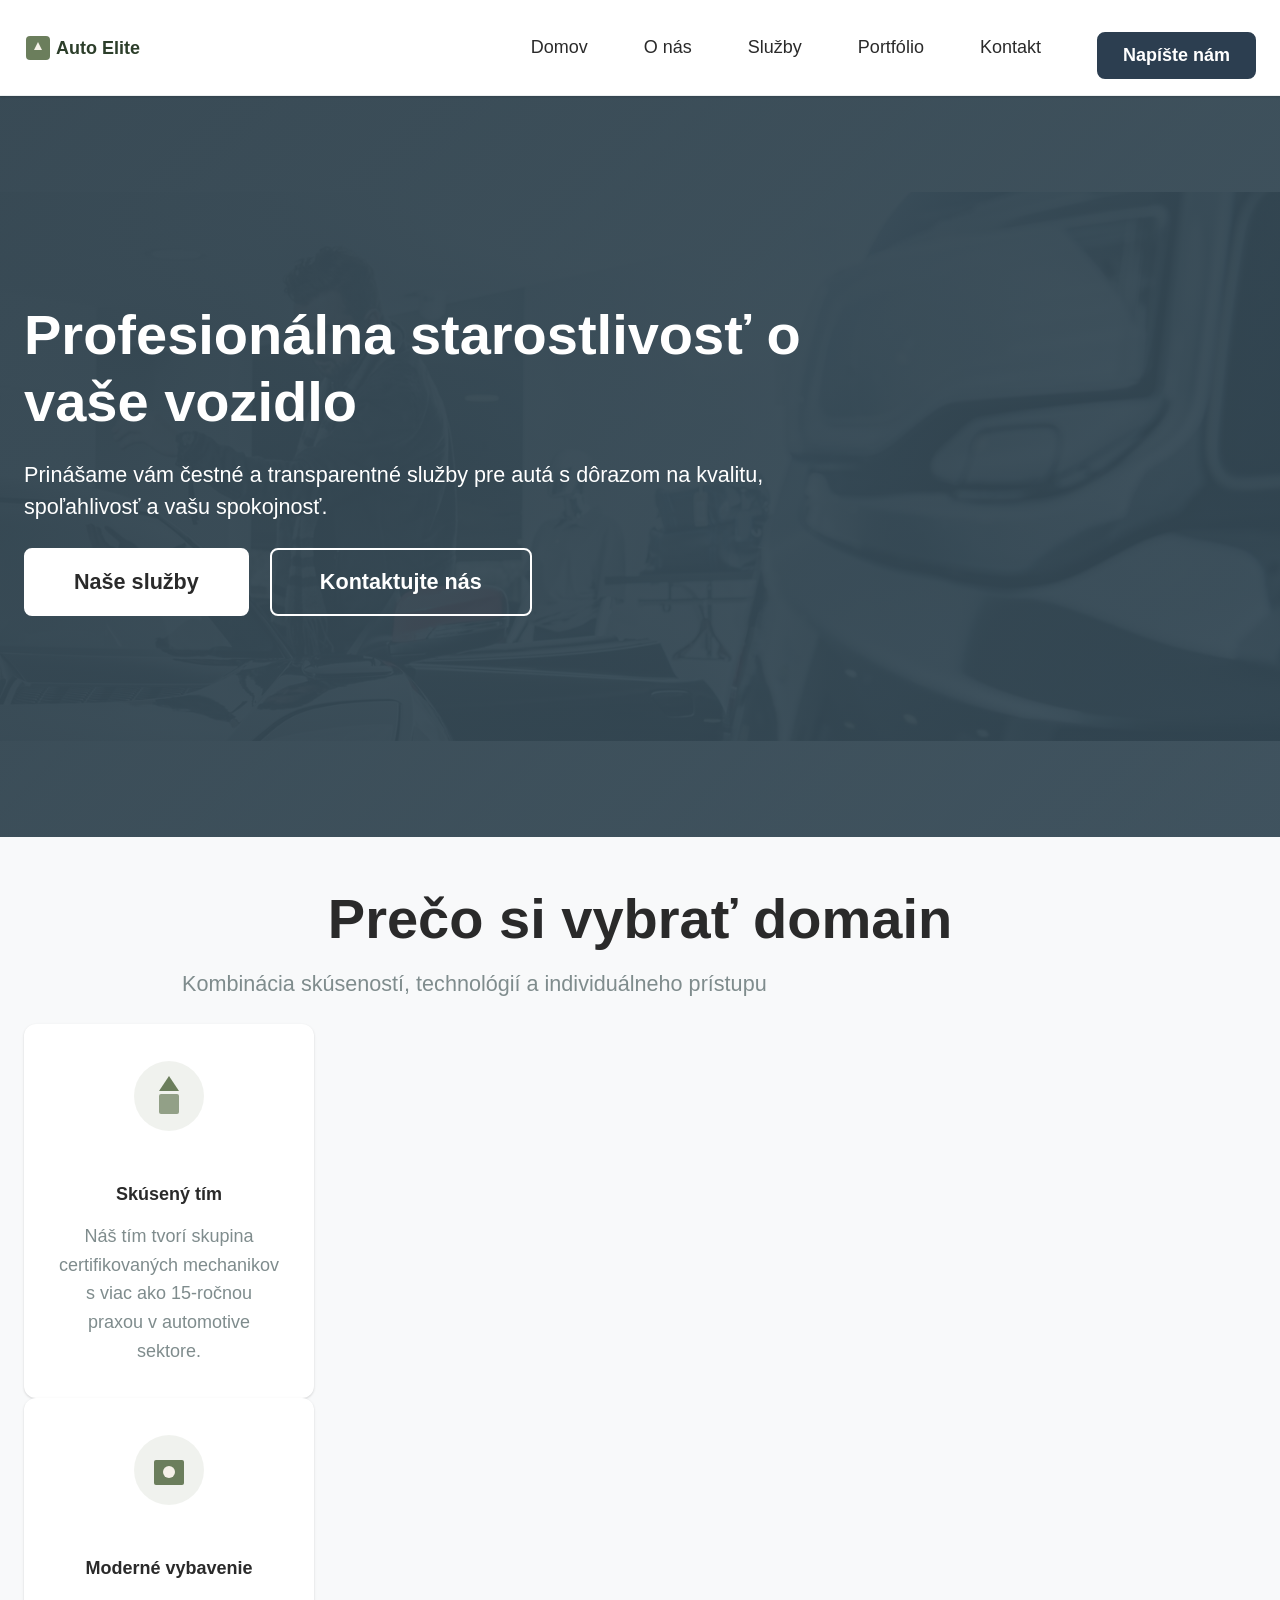
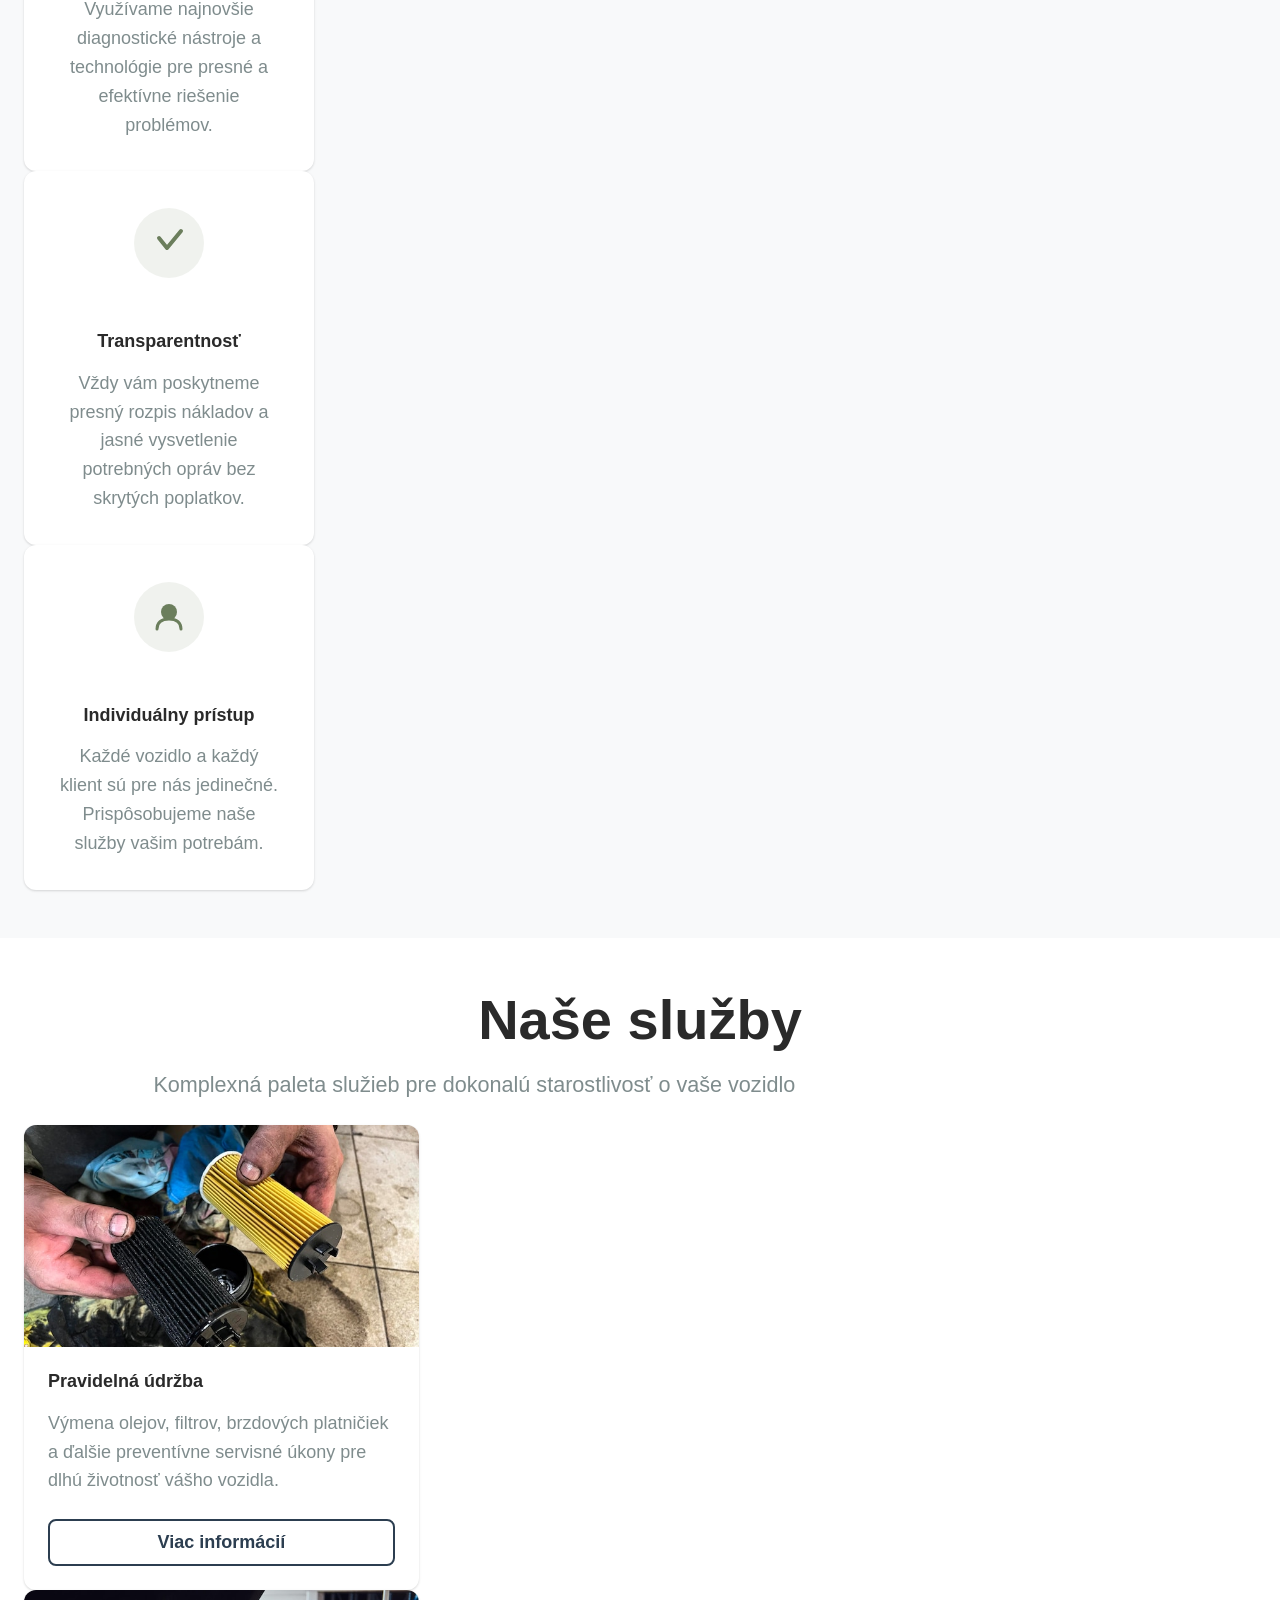
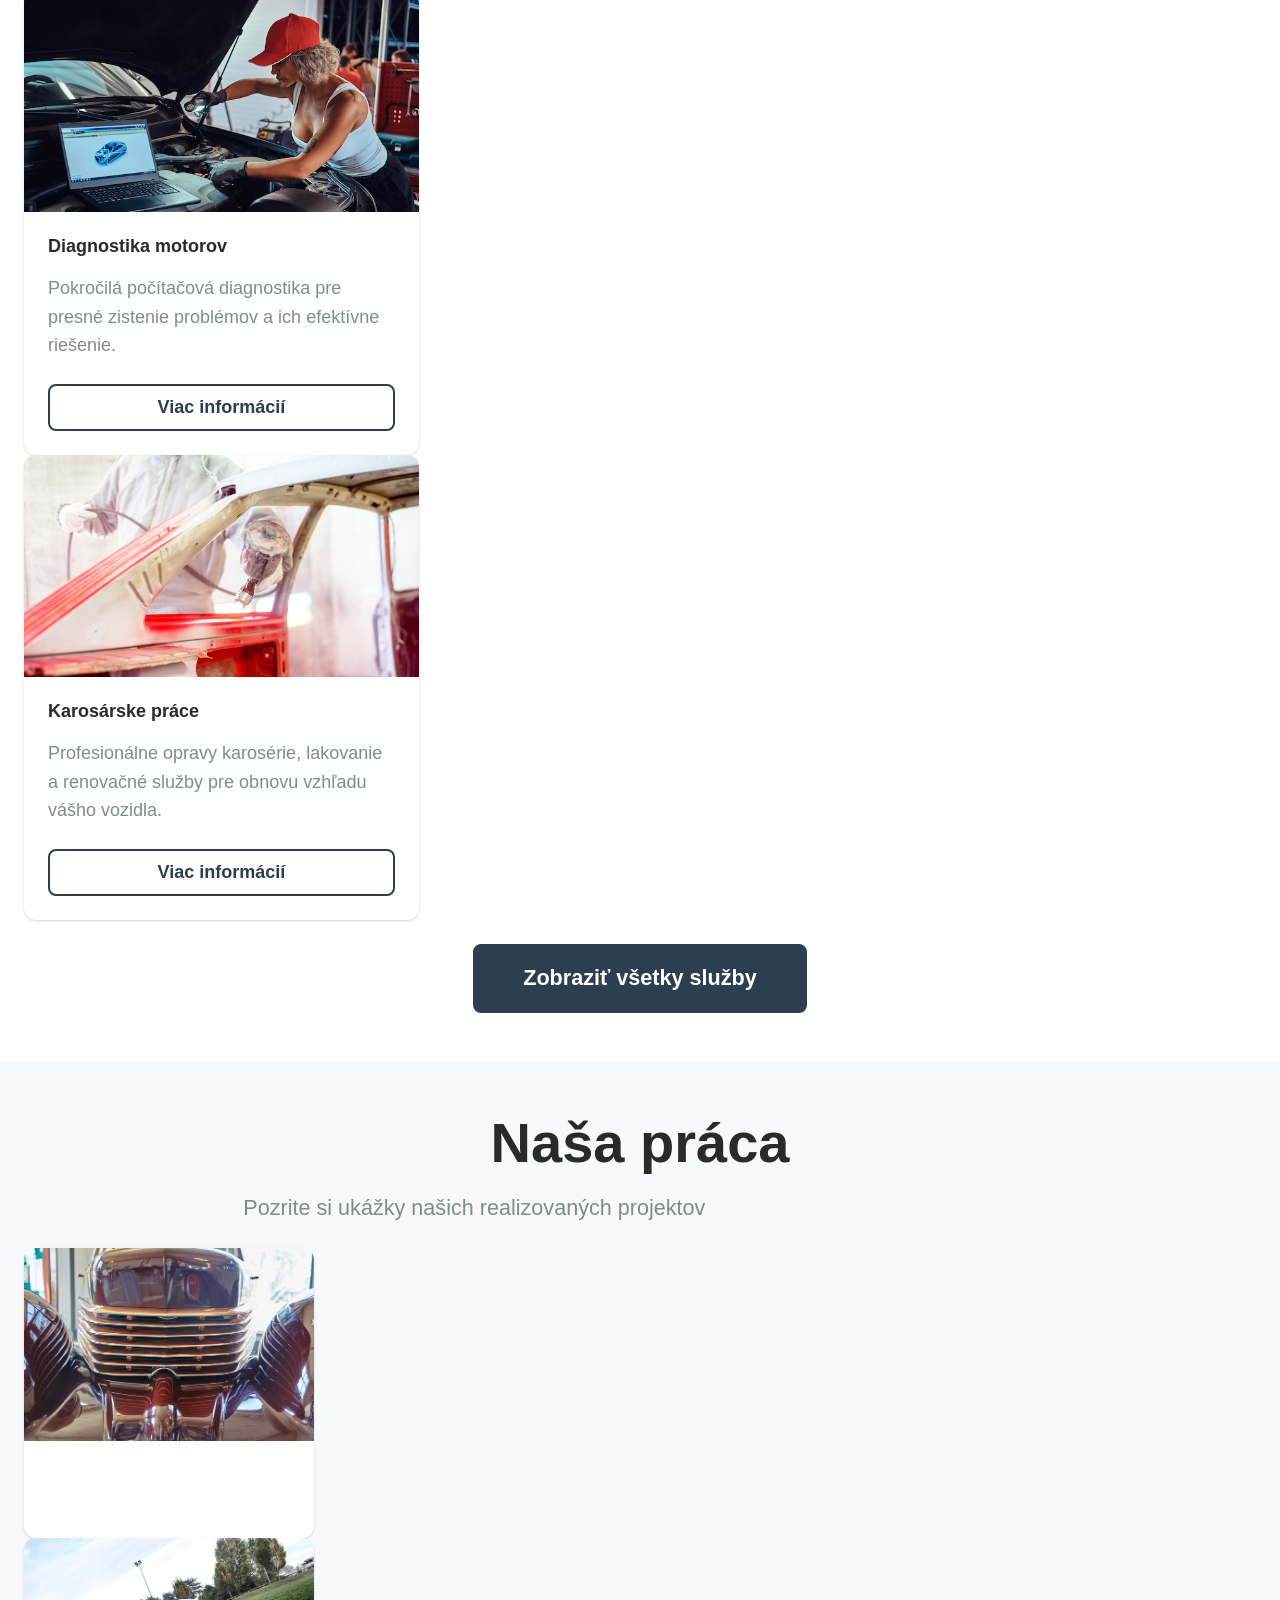
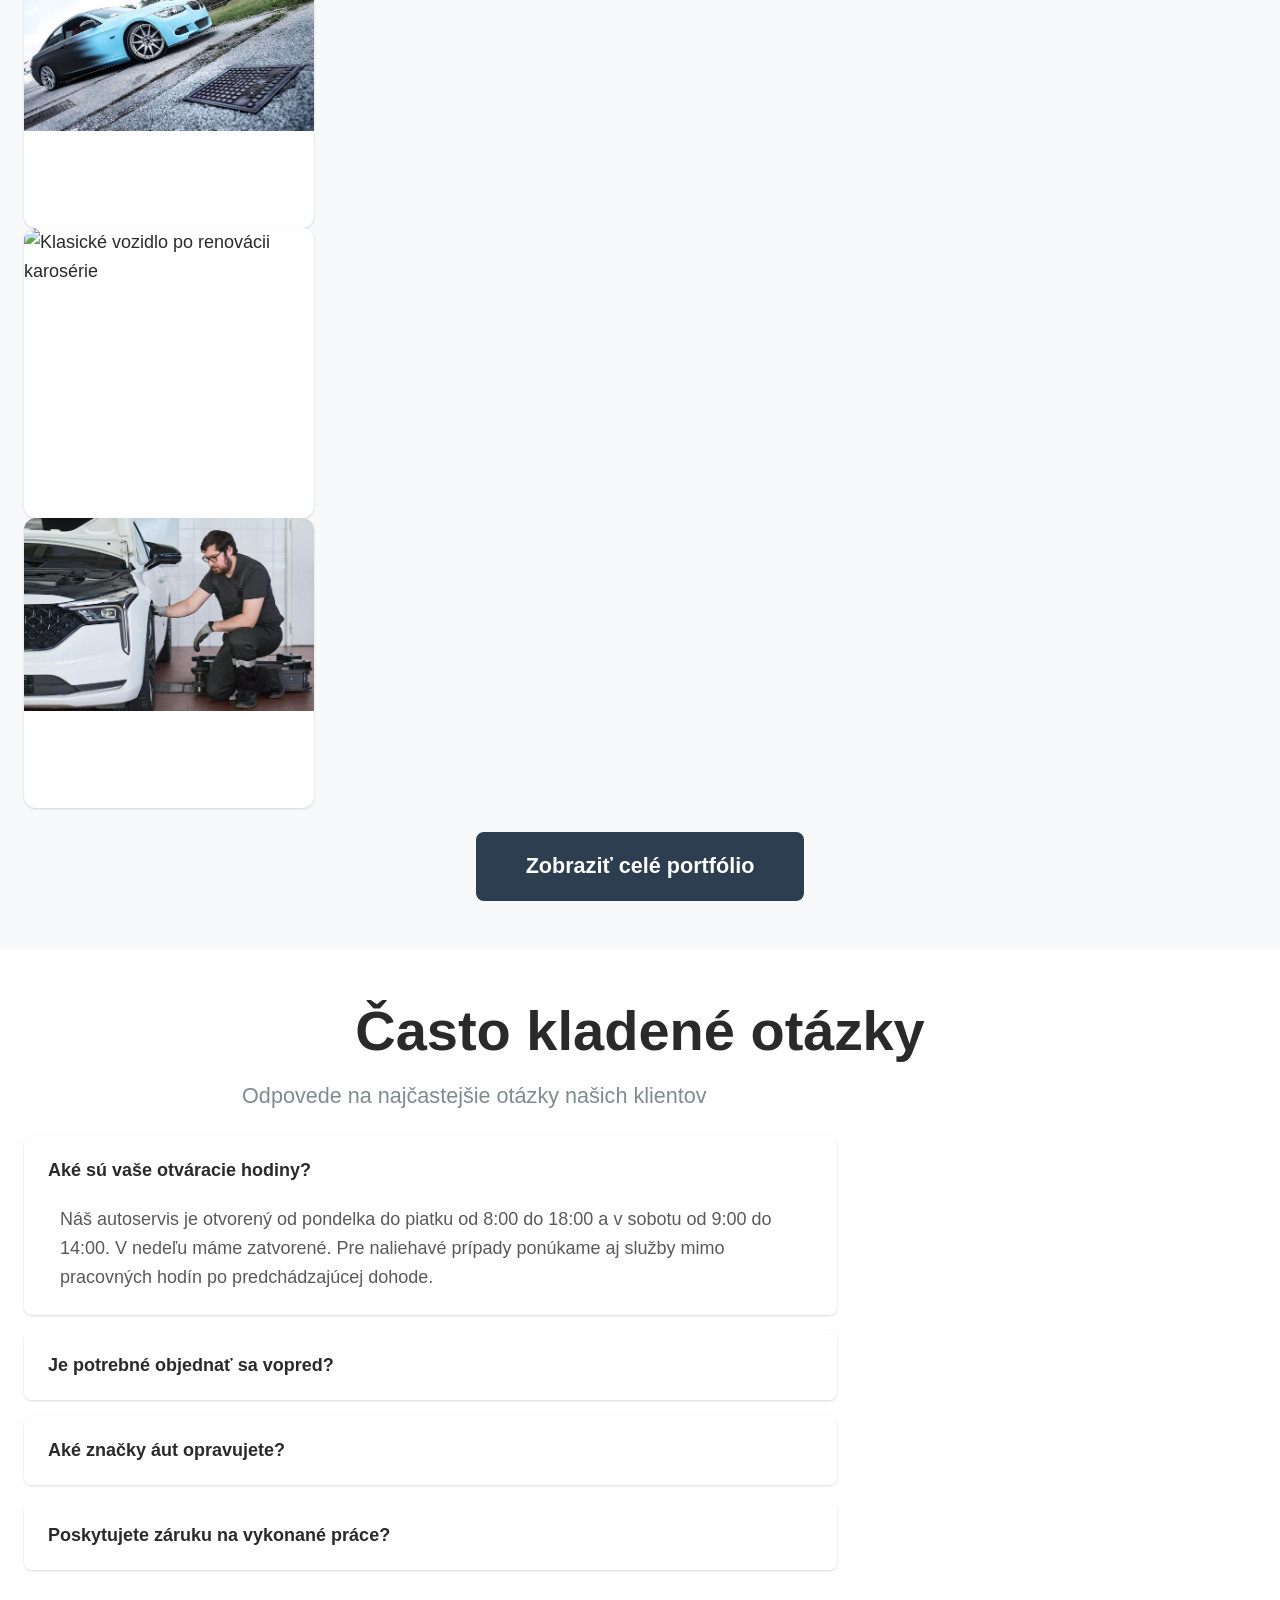
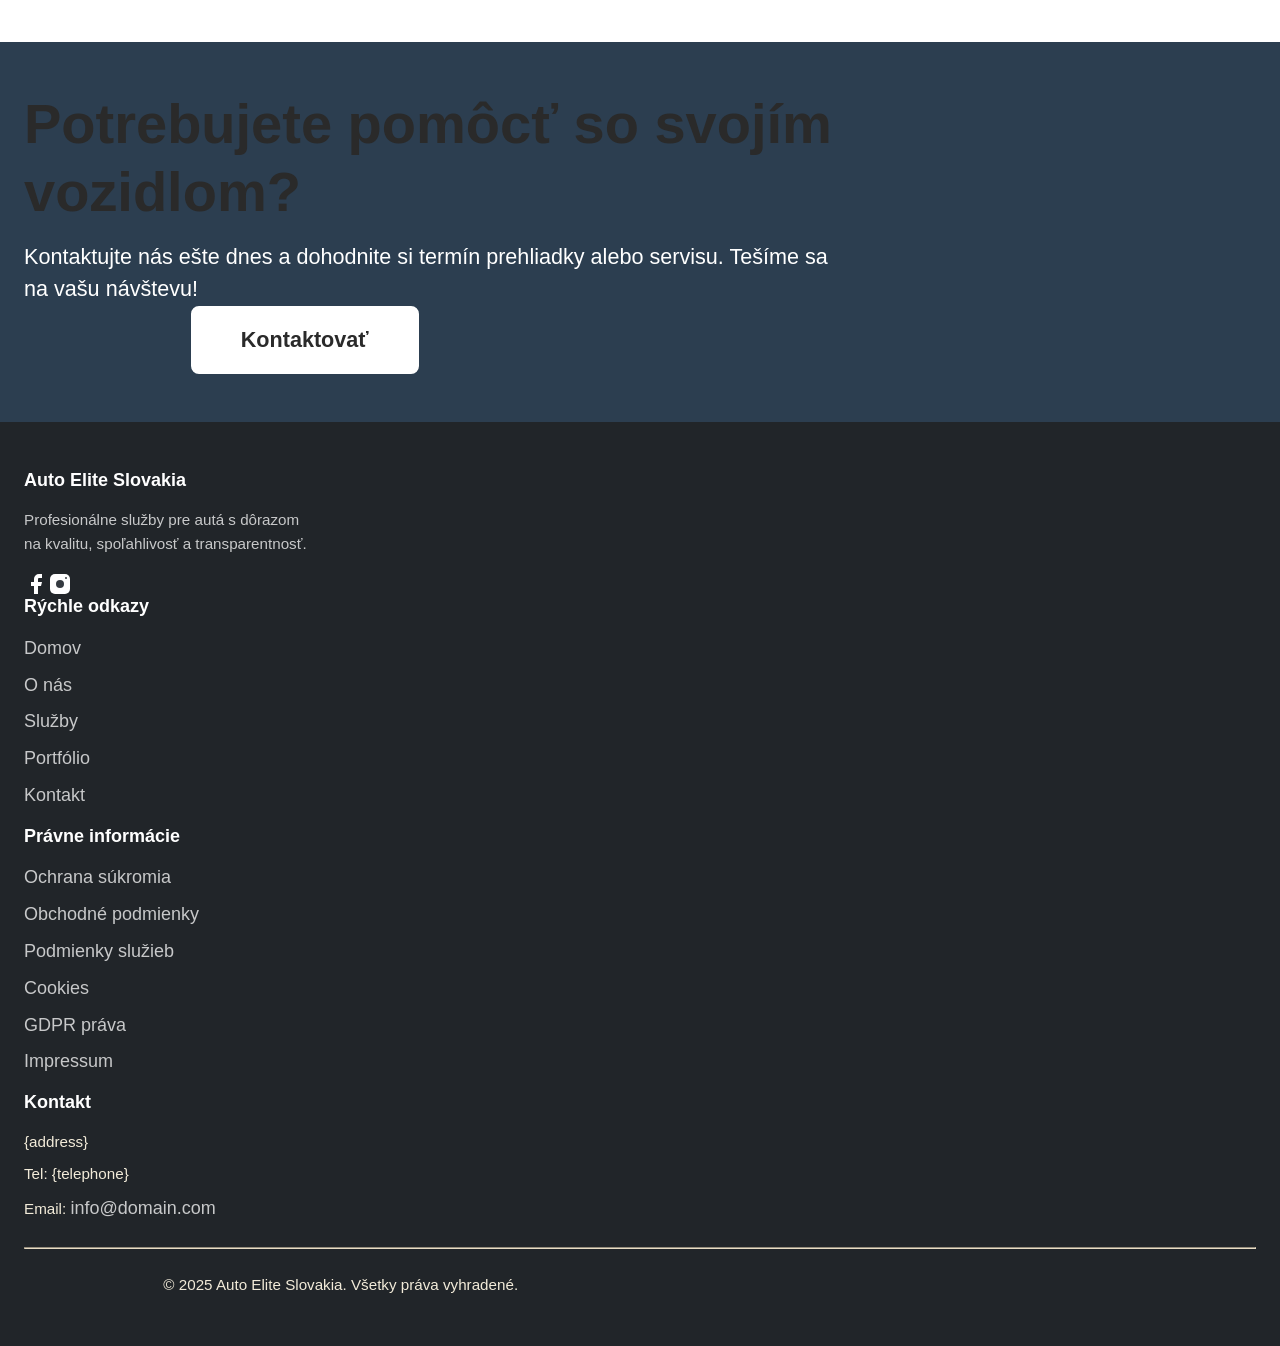
==== commit 17421309: "images_replaced" ====
--- a/index.html
+++ b/index.html
@@ -1,6 +1,4 @@
-<!doctype html>
-<html lang="sk">
- <head>
+<!DOCTYPE html><html lang="sk"><head>
   <meta charset="UTF-8">
   <meta name="viewport" content="width=device-width, initial-scale=1.0">
   <meta name="description" content="Profesionálne služby pre autá na Slovensku. Špecializujeme sa na komplexnú starostlivosť o vozidlá s dôrazom na kvalitu a spolehlivosť.">
@@ -22,7 +20,7 @@
    <div class="container-fluid">
     <a class="navbar-brand c-logo" href="/" aria-label="Auto Elite Slovakia"> 
      <svg width="150" height="40" viewBox="0 0 150 40" fill="none" xmlns="http://www.w3.org/2000/svg" aria-hidden="true">
-      <rect x="2" y="8" width="24" height="24" rx="4" fill="#6B7E5C" /> <path d="M14 14L18 22L10 22L14 14Z" fill="#F5F1E8" /> <text x="32" y="26" font-family="sans-serif" font-size="18" font-weight="700" fill="#2C3E2A">Auto Elite</text>
+      <rect x="2" y="8" width="24" height="24" rx="4" fill="#6B7E5C"></rect> <path d="M14 14L18 22L10 22L14 14Z" fill="#F5F1E8"></path> <text x="32" y="26" font-family="sans-serif" font-size="18" font-weight="700" fill="#2C3E2A">Auto Elite</text>
      </svg> 
     </a>
     <button class="c-nav__toggle navbar-toggler" type="button" aria-controls="nav-menu" aria-expanded="false" aria-label="Otvoriť navigáciu"><span class="navbar-toggler-icon"></span></button>
@@ -37,10 +35,10 @@
   <main>
    <section class="l-section c-hero position-relative" style="scroll-margin-top: var(--header-h);">
     <div class="ratio ratio-21x9 d-none d-md-block">
-     <img src="https://images.unsplash.com/photo-1619642751034-765dfdf7c58e?w=1920&amp;h=820&amp;fit=crop&amp;q=80" alt="Luxusné vozidlo v modernom autoservise s profesionálnym vybavením" class="img-fluid w-100 h-100" style="object-fit: cover;" loading="eager" width="1920" height="820">
+     <img src="img/man-looking-new-car-inside-dealership-showroom_1426-24601.jpg" alt="Luxusné vozidlo v modernom autoservise s profesionálnym vybavením" class="img-fluid w-100 h-100" style="object-fit: cover;" loading="eager" width="1920" height="820">
     </div>
     <div class="ratio ratio-4x3 d-md-none">
-     <img src="https://images.unsplash.com/photo-1619642751034-765dfdf7c58e?w=768&amp;h=576&amp;fit=crop&amp;q=80" alt="Luxusné vozidlo v modernom autoservise s profesionálnym vybavením" class="img-fluid w-100 h-100" style="object-fit: cover;" loading="eager" width="768" height="576">
+     <img src="img/24601.jpg" alt="Luxusné vozidlo v modernom autoservise s profesionálnym vybavením" class="img-fluid w-100 h-100" style="object-fit: cover;" loading="eager" width="768" height="576">
     </div>
     <div class="position-absolute top-0 start-0 w-100 h-100 d-flex align-items-center" style="background: linear-gradient(135deg, rgba(107,126,92,0.85) 0%, rgba(44,62,42,0.75) 100%);">
      <div class="container">
@@ -68,7 +66,7 @@
         <div class="card-body d-flex flex-column text-center p-4">
          <div class="ratio ratio-1x1 mb-3 mx-auto" style="width: 80px;">
           <svg viewBox="0 0 80 80" fill="none" xmlns="http://www.w3.org/2000/svg" aria-hidden="true">
-           <circle cx="40" cy="40" r="35" fill="#6B7E5C" opacity="0.1" /> <path d="M40 20L50 35H30L40 20Z" fill="#6B7E5C" /> <rect x="30" y="38" width="20" height="20" rx="2" fill="#6B7E5C" opacity="0.7" />
+           <circle cx="40" cy="40" r="35" fill="#6B7E5C" opacity="0.1"></circle> <path d="M40 20L50 35H30L40 20Z" fill="#6B7E5C"></path> <rect x="30" y="38" width="20" height="20" rx="2" fill="#6B7E5C" opacity="0.7"></rect>
           </svg>
          </div>
          <h3 class="h5 fw-bold mb-3">Skúsený tím</h3>
@@ -81,7 +79,7 @@
         <div class="card-body d-flex flex-column text-center p-4">
          <div class="ratio ratio-1x1 mb-3 mx-auto" style="width: 80px;">
           <svg viewBox="0 0 80 80" fill="none" xmlns="http://www.w3.org/2000/svg" aria-hidden="true">
-           <circle cx="40" cy="40" r="35" fill="#6B7E5C" opacity="0.1" /> <rect x="25" y="30" width="30" height="25" rx="2" fill="#6B7E5C" /> <circle cx="40" cy="42" r="6" fill="#F5F1E8" />
+           <circle cx="40" cy="40" r="35" fill="#6B7E5C" opacity="0.1"></circle> <rect x="25" y="30" width="30" height="25" rx="2" fill="#6B7E5C"></rect> <circle cx="40" cy="42" r="6" fill="#F5F1E8"></circle>
           </svg>
          </div>
          <h3 class="h5 fw-bold mb-3">Moderné vybavenie</h3>
@@ -94,7 +92,7 @@
         <div class="card-body d-flex flex-column text-center p-4">
          <div class="ratio ratio-1x1 mb-3 mx-auto" style="width: 80px;">
           <svg viewBox="0 0 80 80" fill="none" xmlns="http://www.w3.org/2000/svg" aria-hidden="true">
-           <circle cx="40" cy="40" r="35" fill="#6B7E5C" opacity="0.1" /> <path d="M30 35L38 45L52 28" stroke="#6B7E5C" stroke-width="4" stroke-linecap="round" stroke-linejoin="round" />
+           <circle cx="40" cy="40" r="35" fill="#6B7E5C" opacity="0.1"></circle> <path d="M30 35L38 45L52 28" stroke="#6B7E5C" stroke-width="4" stroke-linecap="round" stroke-linejoin="round"></path>
           </svg>
          </div>
          <h3 class="h5 fw-bold mb-3">Transparentnosť</h3>
@@ -107,7 +105,7 @@
         <div class="card-body d-flex flex-column text-center p-4">
          <div class="ratio ratio-1x1 mb-3 mx-auto" style="width: 80px;">
           <svg viewBox="0 0 80 80" fill="none" xmlns="http://www.w3.org/2000/svg" aria-hidden="true">
-           <circle cx="40" cy="40" r="35" fill="#6B7E5C" opacity="0.1" /> <circle cx="40" cy="35" r="8" fill="#6B7E5C" /> <path d="M28 52C28 46 32 42 40 42C48 42 52 46 52 52" stroke="#6B7E5C" stroke-width="3" stroke-linecap="round" />
+           <circle cx="40" cy="40" r="35" fill="#6B7E5C" opacity="0.1"></circle> <circle cx="40" cy="35" r="8" fill="#6B7E5C"></circle> <path d="M28 52C28 46 32 42 40 42C48 42 52 46 52 52" stroke="#6B7E5C" stroke-width="3" stroke-linecap="round"></path>
           </svg>
          </div>
          <h3 class="h5 fw-bold mb-3">Individuálny prístup</h3>
@@ -130,7 +128,7 @@
       <div class="col-12 col-md-6 col-lg-4" data-aos="fade-up" data-aos-delay="100">
        <div class="card h-100 border-0 shadow-sm">
         <div class="ratio ratio-16x9">
-         <img src="https://images.unsplash.com/photo-1625047509168-a7026f36de04?w=600&amp;h=400&amp;fit=crop&amp;q=80" alt="Pravidelná údržba vozidiel, výmena olejov a filtrov" class="img-fluid" style="object-fit: cover;" loading="lazy" width="600" height="400">
+         <img src="img/10604.jpg" alt="Pravidelná údržba vozidiel, výmena olejov a filtrov" class="img-fluid" style="object-fit: cover;" loading="lazy" width="600" height="400">
         </div>
         <div class="card-body d-flex flex-column">
          <h3 class="h5 fw-bold mb-3">Pravidelná údržba</h3>
@@ -142,7 +140,7 @@
       <div class="col-12 col-md-6 col-lg-4" data-aos="fade-up" data-aos-delay="200">
        <div class="card h-100 border-0 shadow-sm">
         <div class="ratio ratio-16x9">
-         <img src="https://images.unsplash.com/photo-1632823469784-e3b297a680e3?w=600&amp;h=400&amp;fit=crop&amp;q=80" alt="Diagnostika motorov pomocou moderných počítačových nástrojov" class="img-fluid" style="object-fit: cover;" loading="lazy" width="600" height="400">
+         <img src="img/17106.jpg" alt="Diagnostika motorov pomocou moderných počítačových nástrojov" class="img-fluid" style="object-fit: cover;" loading="lazy" width="600" height="400">
         </div>
         <div class="card-body d-flex flex-column">
          <h3 class="h5 fw-bold mb-3">Diagnostika motorov</h3>
@@ -154,7 +152,7 @@
       <div class="col-12 col-md-6 col-lg-4" data-aos="fade-up" data-aos-delay="300">
        <div class="card h-100 border-0 shadow-sm">
         <div class="ratio ratio-16x9">
-         <img src="https://images.unsplash.com/photo-1615906655593-ad0386982a0f?w=600&amp;h=400&amp;fit=crop&amp;q=80" alt="Opravy karosérie a lakovanie automobilu" class="img-fluid" style="object-fit: cover;" loading="lazy" width="600" height="400">
+         <img src="img/2737.jpg" alt="Opravy karosérie a lakovanie automobilu" class="img-fluid" style="object-fit: cover;" loading="lazy" width="600" height="400">
         </div>
         <div class="card-body d-flex flex-column">
          <h3 class="h5 fw-bold mb-3">Karosárske práce</h3>
@@ -183,14 +181,14 @@
       <div class="col-12 col-md-6 col-lg-3" data-aos="zoom-in" data-aos-delay="100">
        <div class="card border-0 shadow-sm h-100">
         <div class="ratio ratio-1x1">
-         <img src="https://images.unsplash.com/photo-1503376780353-7e6692767b70?w=400&amp;h=400&amp;fit=crop&amp;q=80" alt="Luxusné vozidlo po kompletnej renovácii" class="img-fluid" style="object-fit: cover; border-radius: 0.375rem 0.375rem 0 0;" loading="lazy" width="400" height="400">
+         <img src="img/16436.jpg" alt="Luxusné vozidlo po kompletnej renovácii" class="img-fluid" style="object-fit: cover; border-radius: 0.375rem 0.375rem 0 0;" loading="lazy" width="400" height="400">
         </div>
        </div>
       </div>
       <div class="col-12 col-md-6 col-lg-3" data-aos="zoom-in" data-aos-delay="200">
        <div class="card border-0 shadow-sm h-100">
         <div class="ratio ratio-1x1">
-         <img src="https://images.unsplash.com/photo-1552519507-da3b142c6e3d?w=400&amp;h=400&amp;fit=crop&amp;q=80" alt="Športové auto po výmene brzdového systému" class="img-fluid" style="object-fit: cover; border-radius: 0.375rem 0.375rem 0 0;" loading="lazy" width="400" height="400">
+         <img src="img/8661.jpg" alt="Športové auto po výmene brzdového systému" class="img-fluid" style="object-fit: cover; border-radius: 0.375rem 0.375rem 0 0;" loading="lazy" width="400" height="400">
         </div>
        </div>
       </div>
@@ -204,7 +202,7 @@
       <div class="col-12 col-md-6 col-lg-3" data-aos="zoom-in" data-aos-delay="400">
        <div class="card border-0 shadow-sm h-100">
         <div class="ratio ratio-1x1">
-         <img src="https://images.unsplash.com/photo-1605559424843-9e4c228bf1c2?w=400&amp;h=400&amp;fit=crop&amp;q=80" alt="SUV po kompletnej diagnostike a oprave" class="img-fluid" style="object-fit: cover; border-radius: 0.375rem 0.375rem 0 0;" loading="lazy" width="400" height="400">
+         <img src="img/63002.jpg" alt="SUV po kompletnej diagnostike a oprave" class="img-fluid" style="object-fit: cover; border-radius: 0.375rem 0.375rem 0 0;" loading="lazy" width="400" height="400">
         </div>
        </div>
       </div>
@@ -295,11 +293,11 @@
       <div class="d-flex gap-3">
        <a href="#" class="text-white" aria-label="Facebook"> 
         <svg width="24" height="24" viewBox="0 0 24 24" fill="currentColor" aria-hidden="true">
-         <path d="M18 2h-3a5 5 0 00-5 5v3H7v4h3v8h4v-8h3l1-4h-4V7a1 1 0 011-1h3z" />
+         <path d="M18 2h-3a5 5 0 00-5 5v3H7v4h3v8h4v-8h3l1-4h-4V7a1 1 0 011-1h3z"></path>
         </svg> 
        </a> <a href="#" class="text-white" aria-label="Instagram"> 
         <svg width="24" height="24" viewBox="0 0 24 24" fill="currentColor" aria-hidden="true">
-         <rect x="2" y="2" width="20" height="20" rx="5" ry="5" /> <circle cx="12" cy="12" r="4" fill="#343A40" /> <circle cx="18" cy="6" r="1" fill="#343A40" />
+         <rect x="2" y="2" width="20" height="20" rx="5" ry="5"></rect> <circle cx="12" cy="12" r="4" fill="#343A40"></circle> <circle cx="18" cy="6" r="1" fill="#343A40"></circle>
         </svg> 
        </a>
       </div>
@@ -342,6 +340,6 @@
     </div>
    </div>
   </footer>
-  <script src="script.js" defer></script>
- </body>
-</html>+  <script src="script.js" defer=""></script>
+ 
+</body></html>
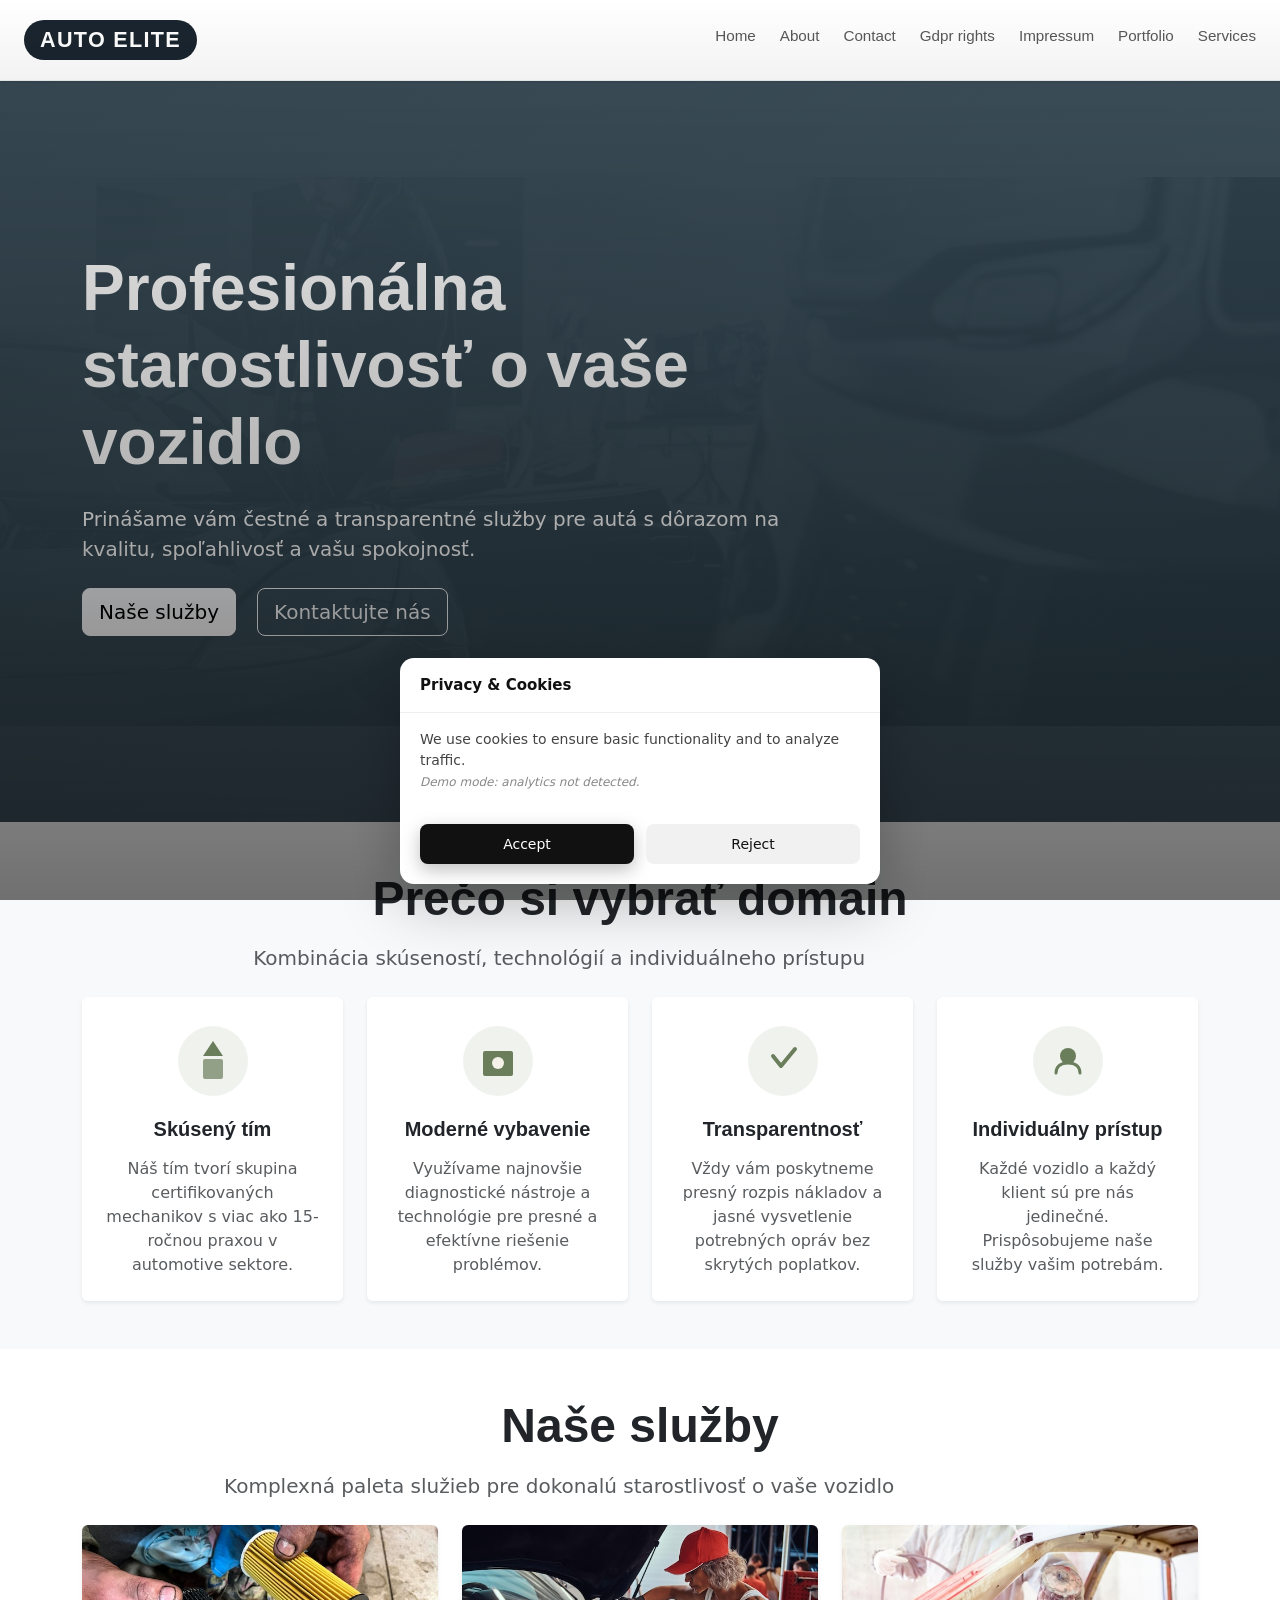
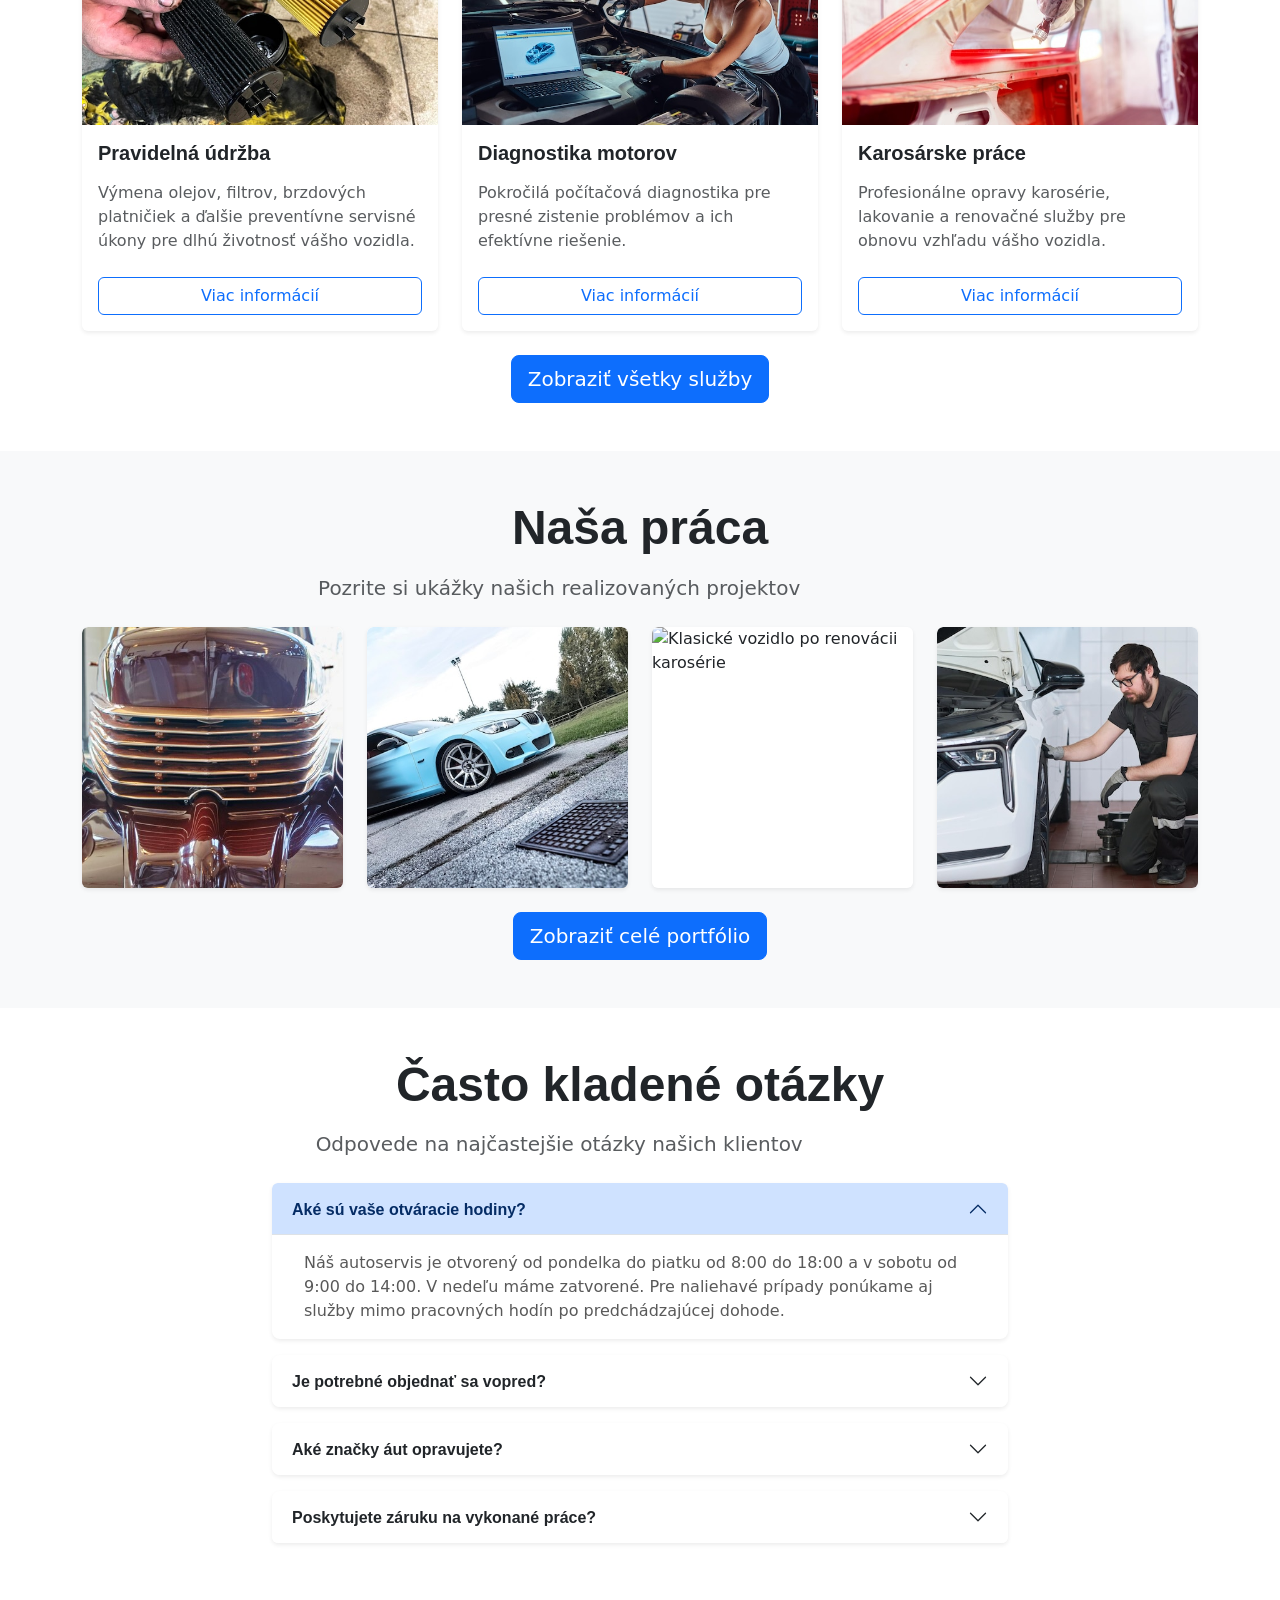
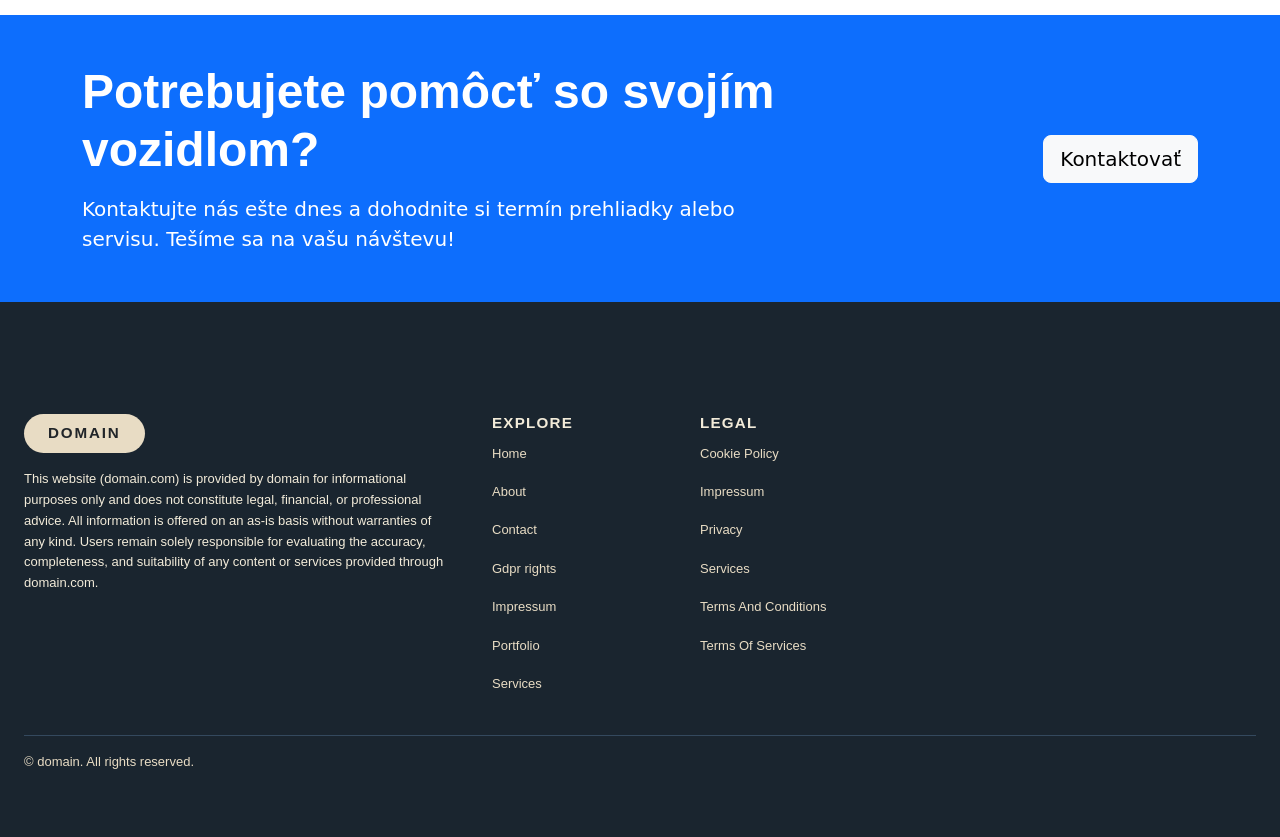
==== commit 9d25614d: "AI Audit" ====
--- a/index.html
+++ b/index.html
@@ -1,4 +1,33 @@
 <!DOCTYPE html><html lang="sk"><head>
+<script type="application/ld+json">
+{
+  "@context": "https://schema.org",
+  "@graph": [
+    {
+      "@type": "WebSite",
+      "@id": "https://domain.com/#website",
+      "url": "https://domain.com",
+      "name": "domain"
+    },
+    {
+      "@type": "Organization",
+      "@id": "https://domain.com/#org",
+      "name": "domain",
+      "url": "https://domain.com"
+    },
+    {
+      "@type": "WebPage",
+      "@id": "https://domain.com",
+      "url": "https://domain.com",
+      "name": "domain",
+      "isPartOf": {
+        "@id": "https://domain.com/#website"
+      },
+      "inLanguage": "sk"
+    }
+  ]
+}
+</script>
   <meta charset="UTF-8">
   <meta name="viewport" content="width=device-width, initial-scale=1.0">
   <meta name="description" content="Profesionálne služby pre autá na Slovensku. Špecializujeme sa na komplexnú starostlivosť o vozidlá s dôrazom na kvalitu a spolehlivosť.">
@@ -14,24 +43,36 @@
   <link rel="stylesheet" href="style.css">
   <link rel="icon" type="image/png" href="/favicon.png">
   <link rel="apple-touch-icon" href="/apple-touch-icon.png">
- </head>
+   <link rel="stylesheet" href="https://cdn.jsdelivr.net/npm/bootstrap@5.3.3/dist/css/bootstrap.min.css" integrity="sha384-QWTKZyjpPEjISv5WaRU9OFeRpok6YctnYmDr5pNlyT2bRjXh0JMhjY6hW+ALEwIH" crossorigin="anonymous">
+  <link rel="stylesheet" href="https://unpkg.com/aos@2.3.4/dist/aos.css">
+<link rel="stylesheet" href="./header-footer.css">
+</head>
  <body>
-  <header class="l-header navbar navbar-expand-md sticky-top bg-white border-bottom">
-   <div class="container-fluid">
-    <a class="navbar-brand c-logo" href="/" aria-label="Auto Elite Slovakia"> 
-     <svg width="150" height="40" viewBox="0 0 150 40" fill="none" xmlns="http://www.w3.org/2000/svg" aria-hidden="true">
-      <rect x="2" y="8" width="24" height="24" rx="4" fill="#6B7E5C"></rect> <path d="M14 14L18 22L10 22L14 14Z" fill="#F5F1E8"></path> <text x="32" y="26" font-family="sans-serif" font-size="18" font-weight="700" fill="#2C3E2A">Auto Elite</text>
-     </svg> 
-    </a>
-    <button class="c-nav__toggle navbar-toggler" type="button" aria-controls="nav-menu" aria-expanded="false" aria-label="Otvoriť navigáciu"><span class="navbar-toggler-icon"></span></button>
-    <div class="collapse navbar-collapse" id="nav-menu">
-     <nav class="c-nav navbar-nav ms-auto" aria-label="Hlavná navigácia">
-      <a class="c-nav__item nav-link" href="/" aria-current="page">Domov</a> <a class="c-nav__item nav-link" href="about.html">O nás</a> <a class="c-nav__item nav-link" href="services.html">Služby</a> <a class="c-nav__item nav-link" href="portfolio.html">Portfólio</a> <a class="c-nav__item nav-link" href="contact.html">Kontakt</a>
-     </nav>
-     <a href="contact.html" class="c-button btn btn-primary ms-md-3 mt-3 mt-md-0">Napíšte nám</a>
-    </div>
-   </div>
-  </header>
+  <header class="dr-header" aria-label="Primary">
+  <div class="dr-header-inner">
+    <div class="dr-header-main">
+      <div class="dr-header-brand" aria-label="Auto Elite">
+        <div class="dr-header-logo">Auto Elite</div>
+      </div>
+      <button class="dr-nav-toggle" type="button" aria-label="Toggle navigation" aria-expanded="false">
+        <span class="dr-nav-toggle-bar"></span>
+        <span class="dr-nav-toggle-bar"></span>
+        <span class="dr-nav-toggle-bar"></span>
+      </button>
+      <nav class="dr-nav" aria-label="Main navigation">
+        <ul class="dr-nav-list">
+          <li class="dr-nav-item"><a class="dr-nav-link" href="./index.html">Home</a></li>
+          <li class="dr-nav-item"><a class="dr-nav-link" href="./about.html">About</a></li>
+          <li class="dr-nav-item"><a class="dr-nav-link" href="./contact.html">Contact</a></li>
+          <li class="dr-nav-item"><a class="dr-nav-link" href="./gdpr-rights.html">Gdpr rights</a></li>
+          <li class="dr-nav-item"><a class="dr-nav-link" href="./impressum.html">Impressum</a></li>
+          <li class="dr-nav-item"><a class="dr-nav-link" href="./portfolio.html">Portfolio</a></li>
+          <li class="dr-nav-item"><a class="dr-nav-link" href="./services.html">Services</a></li>
+        </ul>
+      </nav>
+    </div>
+  </div>
+</header>
   <main>
    <section class="l-section c-hero position-relative" style="scroll-margin-top: var(--header-h);">
     <div class="ratio ratio-21x9 d-none d-md-block">
@@ -284,62 +325,55 @@
     </div>
    </section>
   </main>
-  <footer class="l-footer bg-dark text-white py-4 py-md-5">
-   <div class="container">
-    <div class="row g-4">
-     <div class="col-12 col-md-6 col-lg-3">
-      <h3 class="h5 fw-bold mb-3">Auto Elite Slovakia</h3>
-      <p class="text-white-50 mb-3">Profesionálne služby pre autá s dôrazom na kvalitu, spoľahlivosť a transparentnosť.</p>
-      <div class="d-flex gap-3">
-       <a href="#" class="text-white" aria-label="Facebook"> 
-        <svg width="24" height="24" viewBox="0 0 24 24" fill="currentColor" aria-hidden="true">
-         <path d="M18 2h-3a5 5 0 00-5 5v3H7v4h3v8h4v-8h3l1-4h-4V7a1 1 0 011-1h3z"></path>
-        </svg> 
-       </a> <a href="#" class="text-white" aria-label="Instagram"> 
-        <svg width="24" height="24" viewBox="0 0 24 24" fill="currentColor" aria-hidden="true">
-         <rect x="2" y="2" width="20" height="20" rx="5" ry="5"></rect> <circle cx="12" cy="12" r="4" fill="#343A40"></circle> <circle cx="18" cy="6" r="1" fill="#343A40"></circle>
-        </svg> 
-       </a>
-      </div>
-     </div>
-     <div class="col-12 col-md-6 col-lg-3">
-      <h3 class="h5 fw-bold mb-3">Rýchle odkazy</h3>
-      <ul class="list-unstyled">
-       <li class="mb-2"><a href="/" class="text-white-50 text-decoration-none">Domov</a></li>
-       <li class="mb-2"><a href="about.html" class="text-white-50 text-decoration-none">O nás</a></li>
-       <li class="mb-2"><a href="services.html" class="text-white-50 text-decoration-none">Služby</a></li>
-       <li class="mb-2"><a href="portfolio.html" class="text-white-50 text-decoration-none">Portfólio</a></li>
-       <li class="mb-2"><a href="contact.html" class="text-white-50 text-decoration-none">Kontakt</a></li>
-      </ul>
-     </div>
-     <div class="col-12 col-md-6 col-lg-3">
-      <h3 class="h5 fw-bold mb-3">Právne informácie</h3>
-      <ul class="list-unstyled">
-       <li class="mb-2"><a href="privacy.html" class="text-white-50 text-decoration-none">Ochrana súkromia</a></li>
-       <li class="mb-2"><a href="terms_and_conditions.html" class="text-white-50 text-decoration-none">Obchodné podmienky</a></li>
-       <li class="mb-2"><a href="terms_of_services.html" class="text-white-50 text-decoration-none">Podmienky služieb</a></li>
-       <li class="mb-2"><a href="cookie_policy.html" class="text-white-50 text-decoration-none">Cookies</a></li>
-       <li class="mb-2"><a href="gdpr-rights.html" class="text-white-50 text-decoration-none">GDPR práva</a></li>
-       <li class="mb-2"><a href="impressum.html" class="text-white-50 text-decoration-none">Impressum</a></li>
-      </ul>
-     </div>
-     <div class="col-12 col-md-6 col-lg-3">
-      <h3 class="h5 fw-bold mb-3">Kontakt</h3>
-      <address class="text-white-50">
-       <p class="mb-2">{address}</p>
-       <p class="mb-2">Tel: {telephone}</p>
-       <p class="mb-0">Email: <a href="mailto:info@domain.com" class="text-white-50">info@domain.com</a></p>
-      </address>
-     </div>
-    </div>
-    <hr class="my-4 border-secondary">
-    <div class="row">
-     <div class="col-12 text-center text-white-50">
-      <p class="mb-0">© 2025 Auto Elite Slovakia. Všetky práva vyhradené.</p>
-     </div>
-    </div>
-   </div>
-  </footer>
+  <footer class="dr-footer" aria-label="Footer">
+  <div class="dr-footer-inner">
+    <div class="dr-footer-main">
+      <div class="dr-footer-brand-block" aria-label="domain">
+        <div class="dr-footer-mark">domain</div>
+        <p class="dr-footer-disclaimer">
+          This website (domain.com) is provided by domain for informational purposes only and does not constitute legal, financial, or professional advice. All information is offered on an as-is basis without warranties of any kind. Users remain solely responsible for evaluating the accuracy, completeness, and suitability of any content or services provided through domain.com.
+        </p>
+      </div>
+      <div class="dr-footer-nav-block" aria-label="Footer navigation">
+        <div class="dr-footer-section">
+          <h2 class="dr-footer-heading">Explore</h2>
+          <ul class="dr-footer-nav-list">
+            <li class="dr-footer-nav-item"><a class="dr-footer-nav-link" href="./index.html">Home</a></li>
+            <li class="dr-footer-nav-item"><a class="dr-footer-nav-link" href="./about.html">About</a></li>
+            <li class="dr-footer-nav-item"><a class="dr-footer-nav-link" href="./contact.html">Contact</a></li>
+            <li class="dr-footer-nav-item"><a class="dr-footer-nav-link" href="./gdpr-rights.html">Gdpr rights</a></li>
+            <li class="dr-footer-nav-item"><a class="dr-footer-nav-link" href="./impressum.html">Impressum</a></li>
+            <li class="dr-footer-nav-item"><a class="dr-footer-nav-link" href="./portfolio.html">Portfolio</a></li>
+            <li class="dr-footer-nav-item"><a class="dr-footer-nav-link" href="./services.html">Services</a></li>
+          </ul>
+        </div>
+        <div class="dr-footer-section" aria-label="Legal links">
+          <h2 class="dr-footer-heading">Legal</h2>
+          <ul class="dr-footer-legal-list">
+            <li class="dr-footer-legal-item"><a class="dr-footer-legal-link" href="./cookie_policy.html">Cookie Policy</a></li>
+            <li class="dr-footer-legal-item"><a class="dr-footer-legal-link" href="./impressum.html">Impressum</a></li>
+            <li class="dr-footer-legal-item"><a class="dr-footer-legal-link" href="./privacy.html">Privacy</a></li>
+            <li class="dr-footer-legal-item"><a class="dr-footer-legal-link" href="./services.html">Services</a></li>
+            <li class="dr-footer-legal-item"><a class="dr-footer-legal-link" href="./terms_and_conditions.html">Terms And Conditions</a></li>
+            <li class="dr-footer-legal-item"><a class="dr-footer-legal-link" href="./terms_of_services.html">Terms Of Services</a></li>
+          </ul>
+        </div>
+      </div>
+    </div>
+    <div class="dr-footer-bottom">
+      <p class="dr-footer-copy">© <span class="dr-footer-copy-name">domain</span>. All rights reserved.</p>
+    </div>
+  </div>
+</footer>
   <script src="script.js" defer=""></script>
  
+  <script src="https://unpkg.com/aos@2.3.4/dist/aos.js"></script>
+  <script>
+if (typeof AOS !== "undefined" && !window.__AOS_INITIALIZED__) {
+  AOS.init({ once: true, duration: 700, easing: "ease-out-cubic" });
+  window.__AOS_INITIALIZED__ = true;
+}
+</script>
+<script src="./header-footer.js"></script>
+<script src="./consent.js"></script>
 </body></html>
--- a/header-footer.css
+++ b/header-footer.css
@@ -0,0 +1,294 @@
+.dr-header {
+  background: var(--color-bg);
+  color: var(--color-text);
+  box-shadow: var(--shadow-sm);
+}
+
+.dr-header-inner {
+  max-width: var(--container-max);
+  margin: 0 auto;
+  padding: 0 var(--container-pad);
+}
+
+.dr-header-main {
+  min-height: var(--header-h);
+  display: flex;
+  align-items: center;
+  justify-content: space-between;
+}
+
+.dr-header-brand {
+  display: inline-flex;
+  align-items: center;
+}
+
+.dr-header-logo {
+  display: inline-flex;
+  align-items: center;
+  justify-content: center;
+  min-width: var(--logo-w);
+  height: var(--logo-h);
+  padding: 0 var(--space-md);
+  border-radius: var(--border-radius-full);
+  background: var(--color-primary-dark);
+  color: var(--color-white);
+  font-family: var(--font-base);
+  font-weight: var(--font-weight-semibold);
+  font-size: var(--font-size-lg);
+  letter-spacing: 0.06em;
+  text-transform: uppercase;
+}
+
+.dr-nav-toggle {
+  border: none;
+  background: transparent;
+  display: inline-flex;
+  flex-direction: column;
+  justify-content: center;
+  gap: 4px;
+  padding: var(--space-sm);
+  border-radius: var(--border-radius-full);
+  cursor: pointer;
+  color: var(--color-primary-dark);
+}
+
+.dr-nav-toggle-bar {
+  width: 18px;
+  height: 2px;
+  border-radius: var(--border-radius-full);
+  background: currentColor;
+  transition: transform var(--transition-base) ease, opacity var(--transition-base) ease;
+}
+
+.dr-nav {
+  font-family: var(--font-base);
+}
+
+.dr-nav-list {
+  list-style: none;
+  margin: 0;
+  padding: 0;
+  display: flex;
+  align-items: center;
+  gap: var(--space-lg);
+}
+
+.dr-nav-item {
+  position: relative;
+}
+
+.dr-nav-link {
+  text-decoration: none;
+  color: var(--color-text-light);
+  font-size: var(--font-size-sm);
+  font-weight: var(--font-weight-medium);
+  padding: var(--space-xs) 0;
+  border-radius: var(--border-radius-full);
+  position: relative;
+}
+
+.dr-nav-link::after {
+  content: "";
+  position: absolute;
+  left: 0;
+  bottom: -0.2rem;
+  width: 0;
+  height: 2px;
+  border-radius: var(--border-radius-full);
+  background: var(--color-accent);
+  transition: width var(--transition-base) ease;
+}
+
+.dr-nav-link:hover::after,
+.dr-nav-link:focus-visible::after {
+  width: 100%;
+}
+
+.dr-nav-link:hover,
+.dr-nav-link:focus-visible {
+  color: var(--color-primary-dark);
+}
+
+.dr-header-main .dr-nav-toggle:focus-visible,
+.dr-header-main .dr-nav-link:focus-visible {
+  outline: 2px solid var(--color-focus);
+  outline-offset: 2px;
+}
+
+@media (max-width: 768px) {
+  .dr-header-main {
+    gap: var(--space-md);
+  }
+
+  .dr-nav {
+    position: absolute;
+    left: 0;
+    right: 0;
+    top: auto;
+    background: var(--color-white);
+    box-shadow: var(--shadow-md);
+    border-radius: 0 0 var(--border-radius-lg) var(--border-radius-lg);
+    transform-origin: top center;
+    transform: scaleY(0.9);
+    opacity: 0;
+    pointer-events: none;
+    transition: opacity var(--transition-base) ease, transform var(--transition-base) ease;
+  }
+
+  .dr-header-inner {
+    position: relative;
+  }
+
+  .dr-nav-list {
+    flex-direction: column;
+    align-items: flex-start;
+    padding: var(--space-md) var(--container-pad) var(--space-lg);
+    gap: var(--space-sm);
+  }
+
+  .dr-header-main .dr-nav-toggle {
+    display: inline-flex;
+  }
+
+  .dr-header-main .dr-nav-open .dr-nav {
+    opacity: 1;
+    pointer-events: auto;
+    transform: scaleY(1);
+  }
+}
+
+@media (min-width: 769px) {
+  .dr-nav-toggle {
+    display: none;
+  }
+}
+
+.dr-footer {
+  background: var(--color-primary-dark);
+  color: var(--color-white);
+}
+
+.dr-footer-inner {
+  max-width: var(--container-max);
+  margin: 0 auto;
+  padding: var(--space-2xl) var(--container-pad) var(--space-xl);
+}
+
+.dr-footer-main {
+  display: flex;
+  flex-wrap: wrap;
+  gap: var(--space-2xl);
+  border-bottom: 1px solid var(--color-primary-light);
+  padding-bottom: var(--space-xl);
+}
+
+.dr-footer-brand-block {
+  min-width: 260px;
+  max-width: 420px;
+}
+
+.dr-footer-mark {
+  display: inline-flex;
+  align-items: center;
+  justify-content: center;
+  padding: var(--space-sm) var(--space-lg);
+  border-radius: var(--border-radius-full);
+  background: var(--color-secondary);
+  color: var(--color-dark);
+  font-family: var(--font-base);
+  font-weight: var(--font-weight-semibold);
+  font-size: var(--font-size-sm);
+  letter-spacing: 0.12em;
+  text-transform: uppercase;
+}
+
+.dr-footer-disclaimer {
+  margin: var(--space-md) 0 0;
+  font-family: var(--font-base);
+  font-size: var(--font-size-xs);
+  line-height: 1.6;
+  color: var(--color-secondary-light);
+}
+
+.dr-footer-nav-block {
+  display: flex;
+  flex-wrap: wrap;
+  gap: var(--space-2xl);
+}
+
+.dr-footer-section {
+  min-width: 160px;
+}
+
+.dr-footer-heading {
+  margin: 0 0 var(--space-sm);
+  font-family: var(--font-base);
+  font-weight: var(--font-weight-semibold);
+  font-size: var(--font-size-sm);
+  letter-spacing: 0.08em;
+  text-transform: uppercase;
+  color: var(--color-secondary-light);
+}
+
+.dr-footer-nav-list,
+.dr-footer-legal-list {
+  list-style: none;
+  margin: 0;
+  padding: 0;
+  display: flex;
+  flex-direction: column;
+  gap: 0.4rem;
+}
+
+.dr-footer-nav-link,
+.dr-footer-legal-link {
+  text-decoration: none;
+  font-family: var(--font-base);
+  font-size: var(--font-size-xs);
+  color: var(--color-secondary);
+}
+
+.dr-footer-nav-link:hover,
+.dr-footer-nav-link:focus-visible,
+.dr-footer-legal-link:hover,
+.dr-footer-legal-link:focus-visible {
+  color: var(--color-white);
+}
+
+.dr-footer-bottom {
+  display: flex;
+  justify-content: space-between;
+  align-items: center;
+  padding-top: var(--space-md);
+}
+
+.dr-footer-copy {
+  margin: 0;
+  font-family: var(--font-base);
+  font-size: var(--font-size-xs);
+  color: var(--color-secondary);
+}
+
+.dr-footer-copy-name {
+  font-weight: var(--font-weight-medium);
+}
+
+@media (max-width: 768px) {
+  .dr-footer-inner {
+    padding: var(--space-2xl) var(--container-pad) var(--space-lg);
+  }
+
+  .dr-footer-main {
+    flex-direction: column;
+  }
+
+  .dr-footer-nav-block {
+    width: 100%;
+  }
+
+  .dr-footer-bottom {
+    flex-direction: column;
+    align-items: flex-start;
+    gap: var(--space-sm);
+  }
+}
